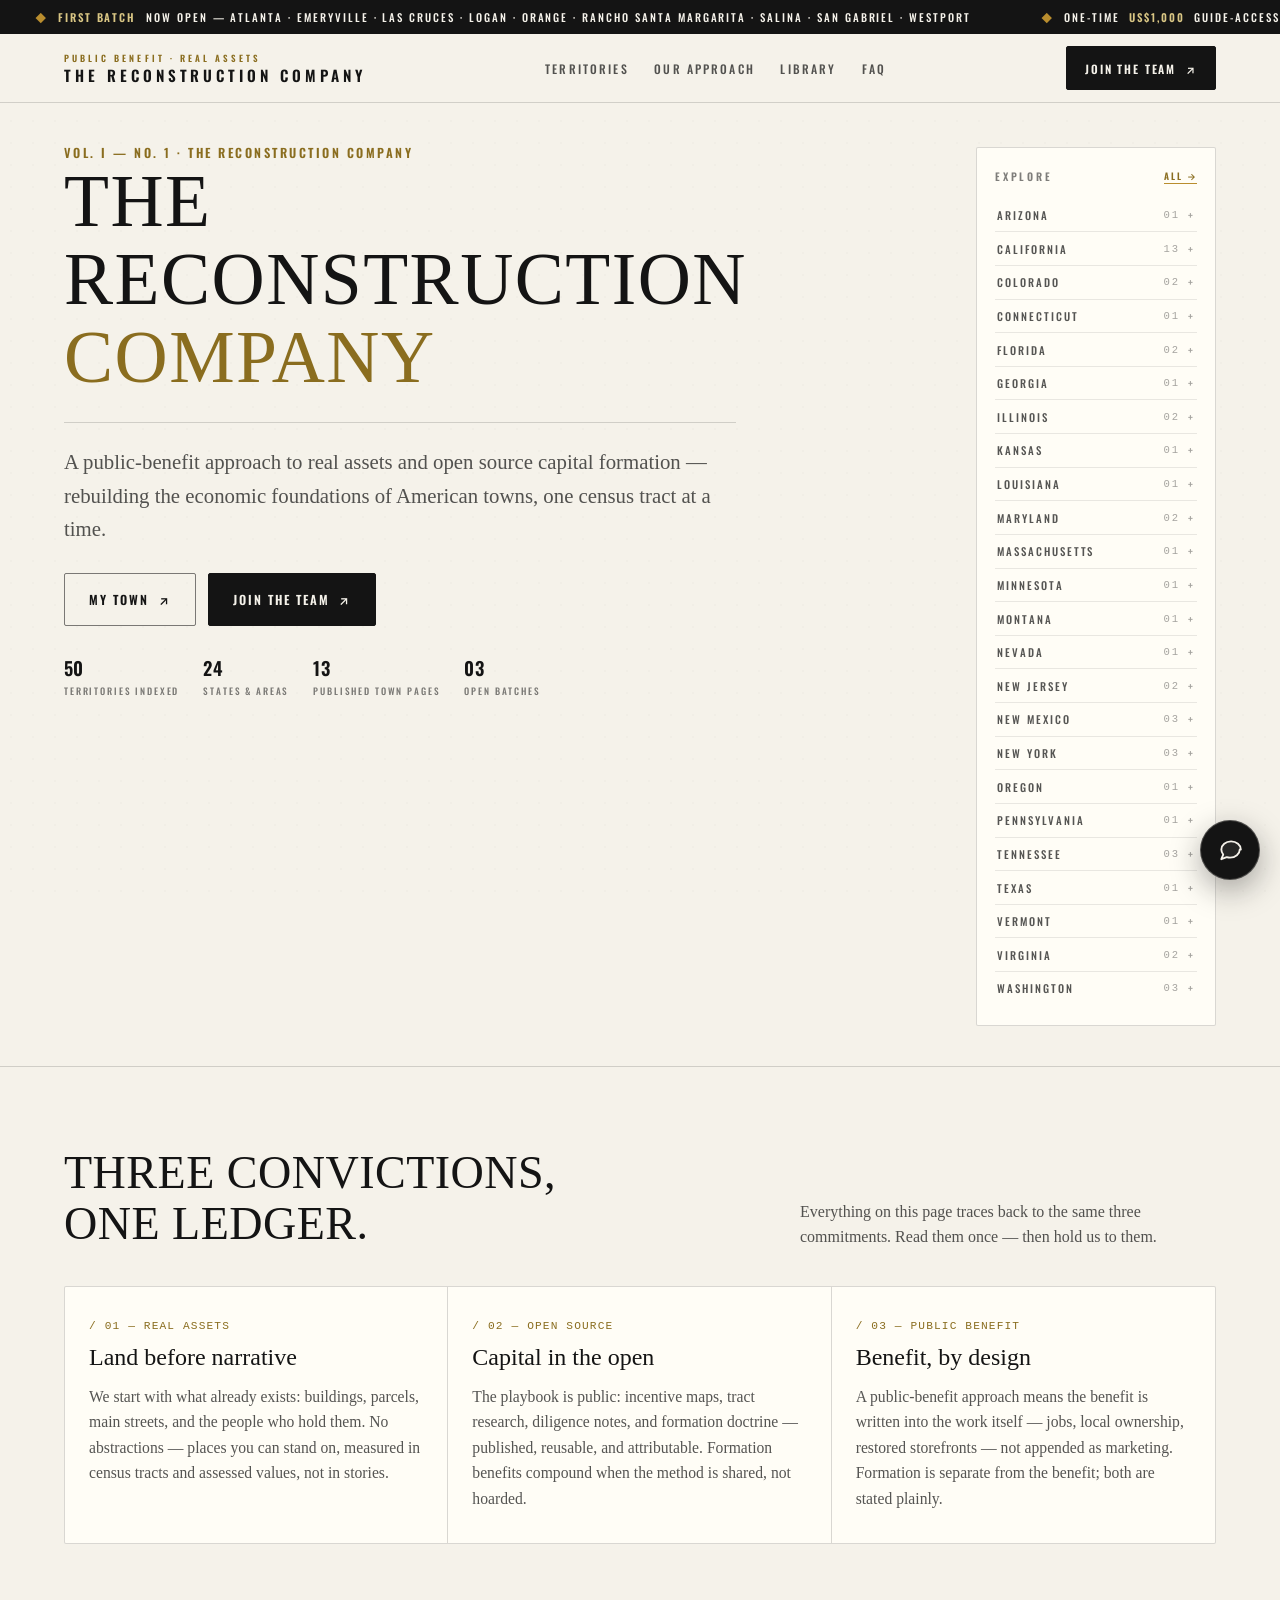
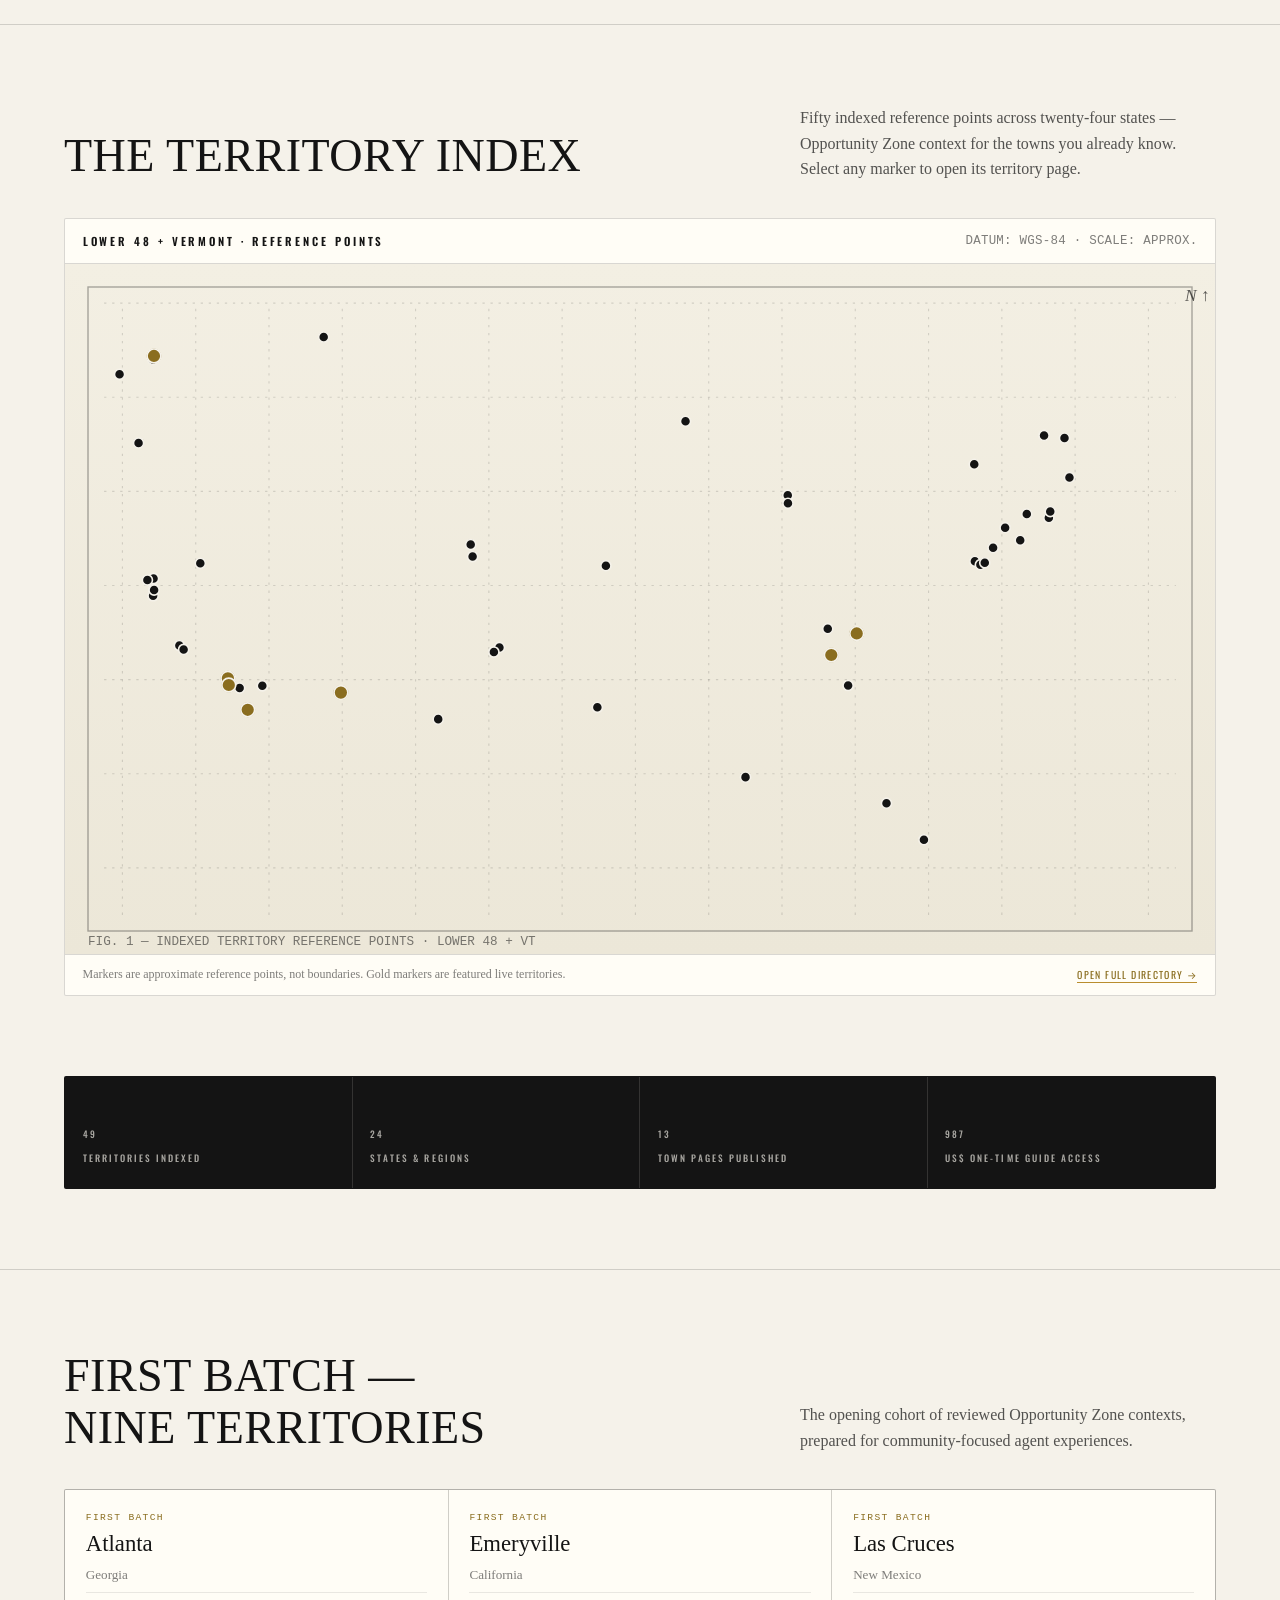
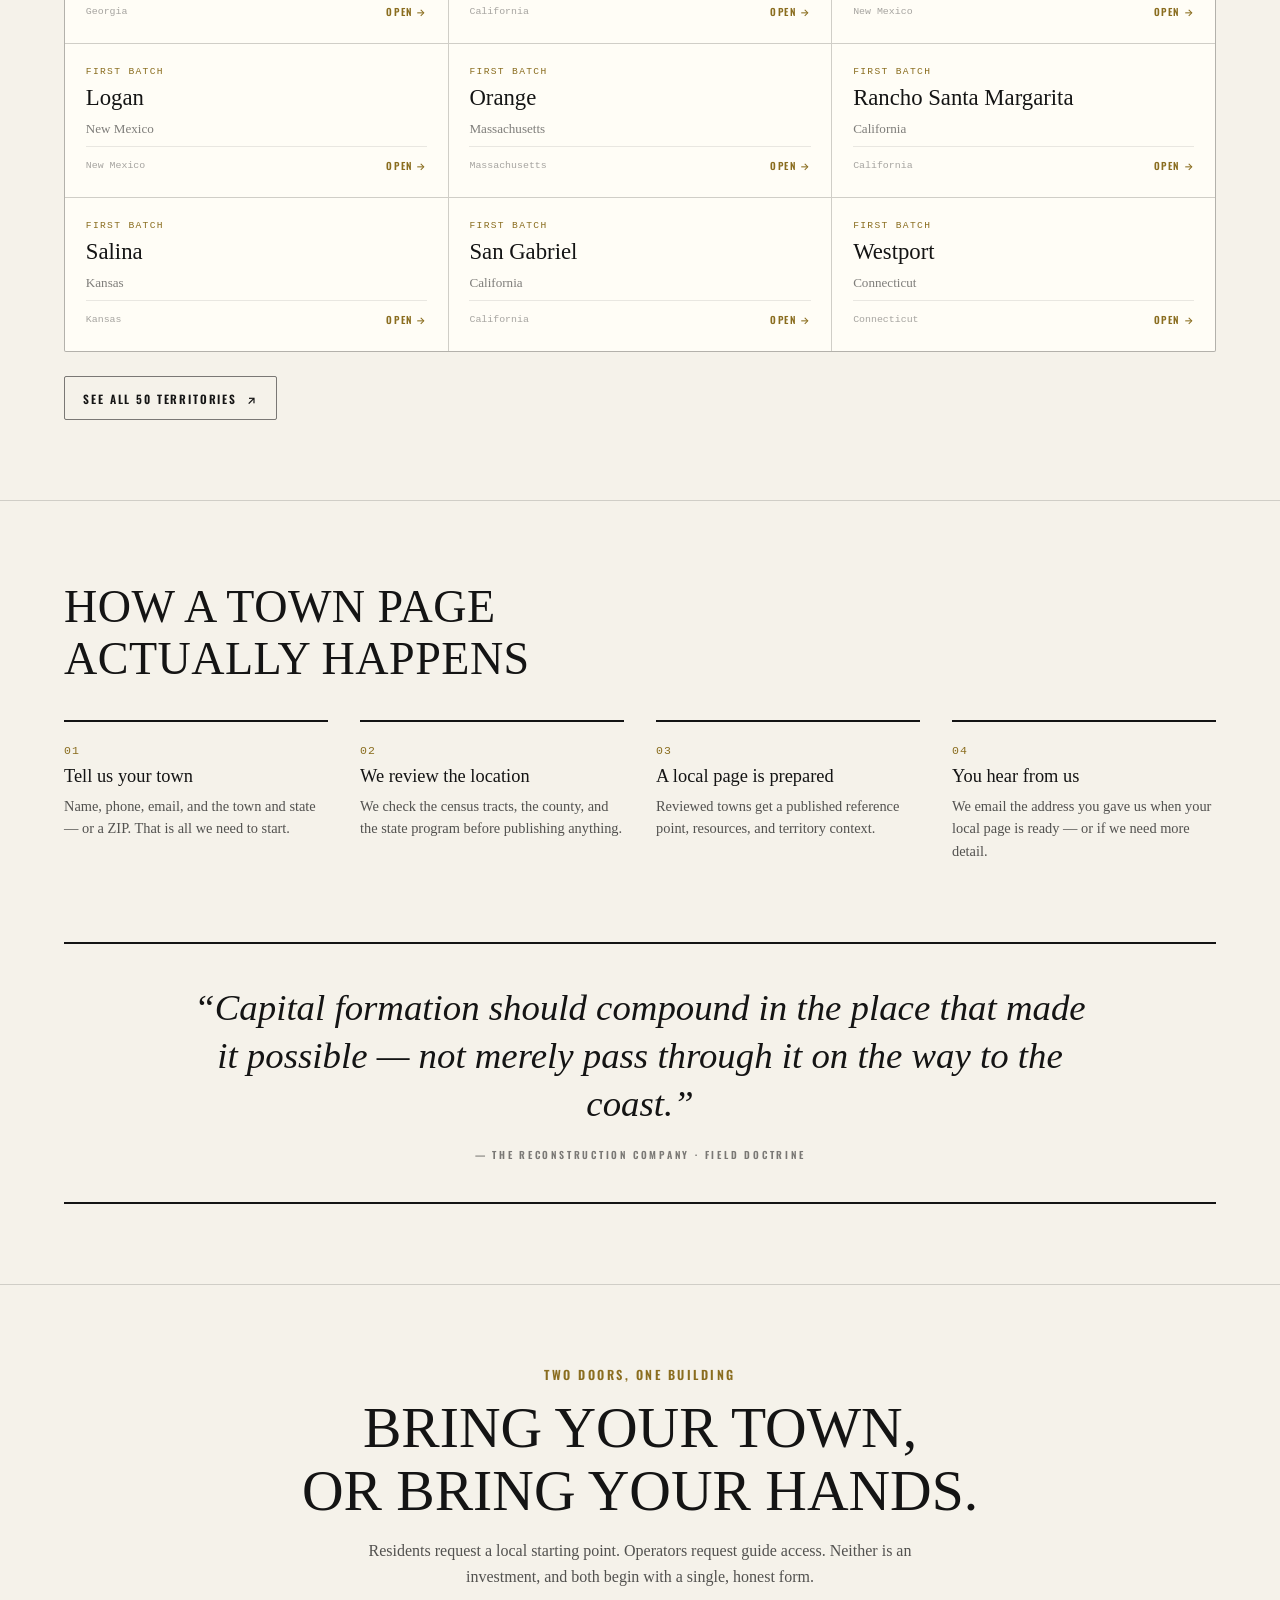
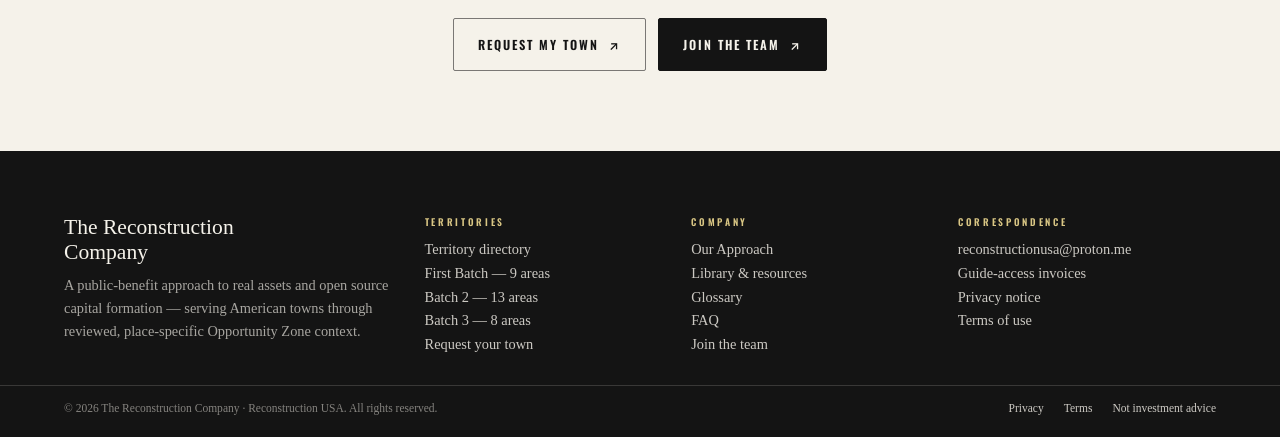
==== index.html @ fcfe0a30 "The Reconstruction Company — site + admin console Multi-page static site with territory directory, t" ====
<!doctype html>
<html lang="en">
<head>
<meta charset="utf-8">
<meta name="viewport" content="width=device-width, initial-scale=1.0">
<title>The Reconstruction Company — A public-benefit approach to real assets and open source capital formation</title>
<meta name="description" content="The Reconstruction Company: a public-benefit approach to real assets and open source capital formation. Explore 50 indexed territories, request your town, and join the team.">
<link rel="canonical" href="https://reconstructionjob-earl-lee-s-projects.vercel.app/">
<meta property="og:type" content="website">
<meta property="og:site_name" content="The Reconstruction Company">
<meta property="og:title" content="The Reconstruction Company — A public-benefit approach to real assets and open source capital formation">
<meta property="og:description" content="The Reconstruction Company: a public-benefit approach to real assets and open source capital formation. Explore 50 indexed territories, request your town, and join the team.">
<meta property="og:url" content="https://reconstructionjob-earl-lee-s-projects.vercel.app/">
<meta property="og:image" content="https://reconstructionjob-earl-lee-s-projects.vercel.app/assets/img/og.jpg">
<meta property="og:image:width" content="1568">
<meta property="og:image:height" content="818">
<meta name="twitter:image" content="https://reconstructionjob-earl-lee-s-projects.vercel.app/assets/img/og.jpg">
<meta name="twitter:card" content="summary">
<meta name="twitter:title" content="The Reconstruction Company — A public-benefit approach to real assets and open source capital formation">
<meta name="twitter:description" content="The Reconstruction Company: a public-benefit approach to real assets and open source capital formation. Explore 50 indexed territories, request your town, and join the team.">
<link rel="icon" href="favicon.svg" type="image/svg+xml">
<meta name="theme-color" content="#f5f2ea">
<link rel="preconnect" href="https://fonts.googleapis.com">
<link rel="preconnect" href="https://fonts.gstatic.com" crossorigin>
<link href="https://fonts.googleapis.com/css2?family=Oswald:wght@400;500;600&family=Inter:wght@400;500;600&display=swap" rel="stylesheet">
<link rel="stylesheet" href="assets/css/site.css">
</head>
<body>
<div class="page">

<!-- ticker -->
<div class="ticker" aria-hidden="true">
  <div class="ticker__inner">
    <span><i>◆</i> <b>First Batch</b> now open — Atlanta · Emeryville · Las Cruces · Logan · Orange · Rancho Santa Margarita · Salina · San Gabriel · Westport</span>
    <span><i>◆</i> One-time <b>US$1,000</b> guide-access invoice — a service, never an offering</span>
    <span><i>◆</i> A ZIP code is <b>not</b> an Opportunity Zone — verify every address</span>
    <span><i>◆</i> Correspondence: <b>reconstructionusa@proton.me</b></span>
  </div>
</div>

<!-- masthead -->
<header class="masthead">
  <div class="masthead__in">
    <a class="wordmark" href="index.html" aria-label="The Reconstruction Company — home">
      <small>Public Benefit · Real Assets</small>
      <b>The Reconstruction Company</b>
    </a>
    <nav aria-label="Primary">
      <ul class="nav">
        <li><a href="areas.html">Territories</a></li>
        <li><a href="approach.html">Our Approach</a></li>
        <li><a href="library.html">Library</a></li>
        <li><a href="faq.html">FAQ</a></li>
      </ul>
    </nav>
    <div class="mast-cta">
      <a class="btn btn--solid" href="join-the-team.html">Join the Team <span class="arr">↗</span></a>
      <button class="hamburger" aria-expanded="false" aria-controls="mobile-panel" aria-label="Toggle menu"><span></span><span></span><span></span></button>
    </div>
  </div>
  <div class="mobile-panel" id="mobile-panel">
    <a href="index.html">Home</a>
    <a href="areas.html">Territory Directory</a>
    <a href="approach.html">Our Approach</a>
    <a href="library.html">Library &amp; Resources</a>
    <a href="glossary.html">Glossary</a>
    <a href="faq.html">FAQ</a>
    <div class="row">
      <a class="btn btn--ghost" href="my-town.html" style="flex:1;justify-content:center">My Town</a>
      <a class="btn btn--solid" href="join-the-team.html" style="flex:1;justify-content:center">Join the Team</a>
    </div>
  </div>
</header>

<main class="page-anim">

<!-- ============ HERO ============ -->
<section class="hero">
  <div class="wrap hero__grid">
    <div>
      <p class="eyebrow eyebrow--ochre reveal">Vol. I — No. 1 · The Reconstruction Company</p>
      <h1 class="reveal" style="--d:80ms">The<br>Reconstruction<br><span class="thin">Company</span></h1>
      <div class="standfirst reveal" style="--d:160ms">
        A public-benefit approach to real assets and open source capital formation — rebuilding the economic foundations of American towns, one census tract at a time.
      </div>
      <div class="cta-row reveal" style="--d:240ms">
        <a class="btn btn--ghost btn--lg" href="my-town.html">My Town <span class="arr">↗</span></a>
        <a class="btn btn--solid btn--lg" href="join-the-team.html">Join the Team <span class="arr">↗</span></a>
      </div>
      <div class="hero__meta reveal" style="--d:320ms" aria-label="Program scope">
        <div><b>50</b><span>Territories indexed</span></div>
        <div><b>24</b><span>States &amp; areas</span></div>
        <div><b>13</b><span>Published town pages</span></div>
        <div><b>03</b><span>Open batches</span></div>
      </div>
    </div>

    <!-- explore rail -->
    <aside class="explore reveal" style="--d:200ms" aria-label="Explore by state">
      <h2>Explore <a href="areas.html">All →</a></h2>
      <div id="explore-rail"></div>
    </aside>
  </div>
</section>

<!-- ============ THESIS ============ -->
<section class="section" aria-labelledby="thesis-h">
  <div class="wrap">
    <div class="section-head reveal">
      <h2 id="thesis-h">Three convictions,<br>one ledger.</h2>
      <p>Everything on this page traces back to the same three commitments. Read them once — then hold us to them.</p>
    </div>
    <div class="thesis">
      <article class="reveal" style="--d:0ms">
        <span class="num">/ 01 — REAL ASSETS</span>
        <h3>Land before narrative</h3>
        <p>We start with what already exists: buildings, parcels, main streets, and the people who hold them. No abstractions — places you can stand on, measured in census tracts and assessed values, not in stories.</p>
      </article>
      <article class="reveal" style="--d:120ms">
        <span class="num">/ 02 — OPEN SOURCE</span>
        <h3>Capital in the open</h3>
        <p>The playbook is public: incentive maps, tract research, diligence notes, and formation doctrine — published, reusable, and attributable. Formation benefits compound when the method is shared, not hoarded.</p>
      </article>
      <article class="reveal" style="--d:240ms">
        <span class="num">/ 03 — PUBLIC BENEFIT</span>
        <h3>Benefit, by design</h3>
        <p>A public-benefit approach means the benefit is written into the work itself — jobs, local ownership, restored storefronts — not appended as marketing. Formation is separate from the benefit; both are stated plainly.</p>
      </article>
    </div>
  </div>
</section>

<!-- ============ TERRITORY MAP ============ -->
<section class="section" aria-labelledby="map-h">
  <div class="wrap">
    <div class="section-head reveal">
      <h2 id="map-h">The Territory Index</h2>
      <p>Fifty indexed reference points across twenty-four states — Opportunity Zone context for the towns you already know. Select any marker to open its territory page.</p>
    </div>
    <div class="map-panel reveal">
      <div class="map-panel__head">
        <h3>Lower 48 + Vermont · Reference Points</h3>
        <span class="mono" style="color:var(--ink-55)">DATUM: WGS-84 · SCALE: APPROX.</span>
      </div>
      <div class="map-wrap" id="territory-map" aria-describedby="map-note"></div>
      <div class="map-foot">
        <span id="map-note">Markers are approximate reference points, not boundaries. Gold markers are featured live territories.</span>
        <a href="areas.html">Open full directory →</a>
      </div>
    </div>
  </div>
</section>

<!-- ============ STATS ============ -->
<section class="section" style="padding-top:0;border-top:0" aria-label="Program at a glance">
  <div class="wrap">
    <div class="stats reveal">
      <div><b><span data-count="50">0</span></b><span>Territories indexed</span></div>
      <div><b><span data-count="24">0</span></b><span>States &amp; regions</span></div>
      <div><b><span data-count="13">0</span></b><span>Town pages published</span></div>
      <div><b><span data-count="1000" data-suffix="">0</span></b><span>US$ one-time guide access</span></div>
    </div>
  </div>
</section>

<!-- ============ FIRST BATCH ============ -->
<section class="section" aria-labelledby="batch-h">
  <div class="wrap">
    <div class="section-head reveal">
      <h2 id="batch-h">First Batch —<br>nine territories</h2>
      <p>The opening cohort of reviewed Opportunity Zone contexts, prepared for community-focused agent experiences.</p>
    </div>
    <div class="cards reveal" id="first-batch-grid"></div>
    <p style="margin-top:1.5rem"><a class="btn btn--ghost" href="areas.html">See all 50 territories <span class="arr">↗</span></a></p>
  </div>
</section>

<!-- ============ HOW IT WORKS ============ -->
<section class="section" aria-labelledby="how-h">
  <div class="wrap">
    <div class="section-head reveal">
      <h2 id="how-h">How a town page<br>actually happens</h2>
    </div>
    <div class="steps">
      <div class="step reveal" style="--d:0ms"><h3>Tell us your town</h3><p>Name, phone, email, and the town and state — or a ZIP. That is all we need to start.</p></div>
      <div class="step reveal" style="--d:100ms"><h3>We review the location</h3><p>We check the census tracts, the county, and the state program before publishing anything.</p></div>
      <div class="step reveal" style="--d:200ms"><h3>A local page is prepared</h3><p>Reviewed towns get a published reference point, resources, and territory context.</p></div>
      <div class="step reveal" style="--d:300ms"><h3>You hear from us</h3><p>We email the address you gave us when your local page is ready — or if we need more detail.</p></div>
    </div>
  </div>
</section>

<!-- ============ PULL QUOTE ============ -->
<section class="section" style="padding-top:0;border-top:0">
  <div class="wrap">
    <figure class="pull reveal">
      <blockquote>“Capital formation should compound in the place that made it possible — not merely pass through it on the way to the coast.”</blockquote>
      <cite>— The Reconstruction Company · Field Doctrine</cite>
    </figure>
  </div>
</section>

<!-- ============ FINAL CTA ============ -->
<section class="section" aria-labelledby="cta-h">
  <div class="wrap" style="text-align:center">
    <p class="eyebrow eyebrow--ochre reveal">Two doors, one building</p>
    <h2 id="cta-h" class="reveal" style="--d:80ms;font-weight:400;text-transform:uppercase;font-size:clamp(1.8rem,5vw,3.6rem);line-height:1.1;margin:.75rem auto 1rem;max-width:52rem">Bring your town,<br>or bring your hands.</h2>
    <p class="reveal" style="--d:160ms;color:var(--ink-70);max-width:38rem;margin:0 auto 1.5rem;line-height:1.6">Residents request a local starting point. Operators request guide access. Neither is an investment, and both begin with a single, honest form.</p>
    <div class="cta-row reveal" style="--d:240ms;justify-content:center">
      <a class="btn btn--ghost btn--lg" href="my-town.html">Request My Town <span class="arr">↗</span></a>
      <a class="btn btn--solid btn--lg" href="join-the-team.html">Join the Team <span class="arr">↗</span></a>
    </div>
  </div>
</section>

</main>

<!-- ============ COLOPHON ============ -->
<footer class="colophon">
  <div class="colophon__top">
    <div>
      <div class="big">The Reconstruction<br>Company</div>
      <p class="mission">A public-benefit approach to real assets and open source capital formation — serving American towns through reviewed, place-specific Opportunity Zone context.</p>
    </div>
    <div>
      <h4>Territories</h4>
      <ul>
        <li><a href="areas.html">Territory directory</a></li>
        <li><a href="areas.html#first-batch">First Batch — 9 areas</a></li>
        <li><a href="areas.html#batch-2">Batch 2 — 13 areas</a></li>
        <li><a href="areas.html#batch-3">Batch 3 — 8 areas</a></li>
        <li><a href="my-town.html">Request your town</a></li>
      </ul>
    </div>
    <div>
      <h4>Company</h4>
      <ul>
        <li><a href="approach.html">Our Approach</a></li>
        <li><a href="library.html">Library &amp; resources</a></li>
        <li><a href="glossary.html">Glossary</a></li>
        <li><a href="faq.html">FAQ</a></li>
        <li><a href="join-the-team.html">Join the team</a></li>
      </ul>
    </div>
    <div>
      <h4>Correspondence</h4>
      <ul>
        <li><a href="mailto:reconstructionusa@proton.me">reconstructionusa@proton.me</a></li>
        <li><a href="join-the-team.html">Guide-access invoices</a></li>
        <li><a href="privacy.html">Privacy notice</a></li>
        <li><a href="terms.html">Terms of use</a></li>
      </ul>
    </div>
  </div>
  <div class="colophon__bar">
    <span>© <span data-year>2026</span> The Reconstruction Company · Reconstruction USA. All rights reserved.</span>
    <nav>
      <a href="privacy.html">Privacy</a>
      <a href="terms.html">Terms</a>
      <a href="faq.html">Not investment advice</a>
    </nav>
  </div>
</footer>

</div>
<script src="assets/js/data.js"></script>
<script src="assets/js/site.js"></script>
<script src="assets/js/config.js"></script>
<script src="assets/js/forms.js"></script>
<script src="assets/js/announce.js"></script>
<script src="assets/js/chat.js"></script>
</body>
</html>
---- assets/css/site.css ----
/* ============================================================
   THE RECONSTRUCTION COMPANY — Design System
   Editorial broadsheet · public-benefit real assets
   Palette: warm paper, ink, ochre. Hairlines, not shadows.
   ============================================================ */

:root{
  --paper:#f5f2ea;
  --panel:#fffdf6;
  --panel-2:#efece1;
  --ink:#141414;
  --ink-70:rgba(20,20,20,.72);
  --ink-55:rgba(20,20,20,.55);
  --ink-38:rgba(20,20,20,.38);
  --hair:rgba(20,20,20,.16);
  --hair-soft:rgba(20,20,20,.09);
  --ochre:#b98d2e;
  --ochre-soft:#d9c684;
  --ochre-deep:#8a6d1f;
  --ok:#2f5d3a;
  --serif:Georgia,'Times New Roman',Times,serif;
  --sans:'Oswald','Inter',ui-sans-serif,system-ui,sans-serif;
  --body:'Inter',ui-sans-serif,system-ui,sans-serif;
  --mono:ui-monospace,SFMono-Regular,Menlo,Consolas,monospace;
  --ease:cubic-bezier(.22,1,.36,1);
  --maxw:80rem;
}
*{box-sizing:border-box;margin:0;padding:0}
html{scroll-behavior:smooth}
body{
  background:var(--paper);
  color:var(--ink);
  font-family:var(--serif);
  -webkit-font-smoothing:antialiased;
  text-rendering:optimizeLegibility;
  overflow-x:hidden;
}
::selection{background:var(--ink);color:var(--paper)}
img,svg{max-width:100%}
a{color:inherit}
:focus-visible{outline:2px solid var(--ink);outline-offset:3px;border-radius:2px}

/* ---------- paper grain & frame ---------- */
body::before{
  content:"";position:fixed;inset:0;pointer-events:none;z-index:0;opacity:.5;
  background-image:radial-gradient(rgba(20,20,20,.028) 1px,transparent 1px);
  background-size:22px 22px;
}
.page{position:relative;z-index:1}

/* ---------- type helpers ---------- */
.eyebrow{font-family:var(--sans);font-weight:600;text-transform:uppercase;letter-spacing:.2em;font-size:.72rem;color:var(--ink-55)}
@media(min-width:640px){.eyebrow{font-size:.78rem}}
.eyebrow--ochre{color:var(--ochre-deep)}
.mono{font-family:var(--mono);font-size:.78rem;letter-spacing:.02em}
.serif-it{font-style:italic}

/* ---------- layout shell ---------- */
.wrap{max-width:var(--maxw);margin:0 auto;padding:0 1.25rem}
@media(min-width:640px){.wrap{padding:0 2.5rem}}
@media(min-width:1100px){.wrap{padding:0 4rem}}
.rule{border:0;border-top:1px solid var(--hair)}
.rule--thick{border:0;border-top:2px solid var(--ink)}

/* ---------- ticker ---------- */
.ticker{background:var(--ink);color:var(--paper);overflow:hidden;white-space:nowrap;height:2.15rem;display:flex;align-items:center}
.ticker__inner{display:inline-flex;gap:0;animation:tick 46s linear infinite;will-change:transform}
.ticker span{font-family:var(--sans);font-weight:500;font-size:.68rem;letter-spacing:.18em;text-transform:uppercase;padding:0 2.2rem;display:inline-flex;align-items:center;gap:.6rem}
.ticker b{color:var(--ochre-soft);font-weight:600}
.ticker i{color:var(--ochre);font-style:normal}
@keyframes tick{from{transform:translateX(0)}to{transform:translateX(-50%)}}

/* ---------- masthead / header ---------- */
.masthead{position:sticky;top:0;z-index:60;background:rgba(245,242,234,.92);backdrop-filter:blur(10px);-webkit-backdrop-filter:blur(10px);border-bottom:1px solid var(--hair)}
.masthead__in{max-width:var(--maxw);margin:0 auto;padding:.65rem 1.25rem;display:flex;align-items:center;justify-content:space-between;gap:1rem}
@media(min-width:640px){.masthead__in{padding:.7rem 2.5rem}}
@media(min-width:1100px){.masthead__in{padding:.75rem 4rem}}
.wordmark{text-decoration:none;display:flex;flex-direction:column;line-height:1;gap:.32rem}
.wordmark small{font-family:var(--sans);font-weight:600;font-size:.56rem;letter-spacing:.34em;text-transform:uppercase;color:var(--ochre-deep)}
.wordmark b{font-family:var(--sans);font-weight:600;font-size:.82rem;letter-spacing:.22em;text-transform:uppercase}
@media(min-width:640px){.wordmark b{font-size:.95rem;letter-spacing:.26em}}
.nav{display:none;align-items:center;gap:1.6rem;list-style:none}
@media(min-width:960px){.nav{display:flex}}
.nav a{font-family:var(--sans);font-weight:500;font-size:.74rem;letter-spacing:.18em;text-transform:uppercase;text-decoration:none;color:var(--ink-70);position:relative;padding:.3rem 0}
.nav a::after{content:"";position:absolute;left:0;bottom:-2px;height:2px;width:0;background:var(--ink);transition:width .38s var(--ease)}
.nav a:hover{color:var(--ink)}
.nav a:hover::after{width:100%}
.nav a[aria-current="page"]{color:var(--ink)}
.nav a[aria-current="page"]::after{width:100%;background:var(--ochre)}
.mast-cta{display:flex;align-items:center;gap:.6rem}
.btn{display:inline-flex;align-items:center;gap:.6rem;font-family:var(--sans);font-weight:600;text-transform:uppercase;letter-spacing:.16em;font-size:.72rem;text-decoration:none;border:1px solid transparent;padding:.78rem 1.15rem;cursor:pointer;transition:background .25s var(--ease),color .25s var(--ease),transform .25s var(--ease),border-color .25s var(--ease);border-radius:2px;white-space:nowrap}
.btn:active{transform:scale(.97)}
.btn--solid{background:var(--ink);color:var(--paper);border-color:var(--ink)}
.btn--solid:hover{background:#2b2b2b}
.btn--ghost{background:transparent;color:var(--ink);border-color:rgba(20,20,20,.55)}
.btn--ghost:hover{background:var(--ink);color:var(--paper)}
.btn--lg{padding:1rem 1.5rem;font-size:.78rem}
.btn .arr{transition:transform .3s var(--ease)}
.btn:hover .arr{transform:translate(3px,-3px)}
.hamburger{display:flex;flex-direction:column;gap:5px;background:none;border:1px solid var(--hair);border-radius:2px;padding:.6rem .55rem;cursor:pointer}
@media(min-width:960px){.hamburger{display:none}}
.hamburger span{display:block;width:20px;height:2px;background:var(--ink);transition:transform .3s var(--ease),opacity .3s}
.hamburger[aria-expanded="true"] span:nth-child(1){transform:translateY(7px) rotate(45deg)}
.hamburger[aria-expanded="true"] span:nth-child(2){opacity:0}
.hamburger[aria-expanded="true"] span:nth-child(3){transform:translateY(-7px) rotate(-45deg)}
.mobile-panel{display:none;border-bottom:1px solid var(--hair);background:var(--paper);padding:1rem 1.25rem 1.5rem}
.mobile-panel.open{display:block;animation:panelIn .35s var(--ease)}
@keyframes panelIn{from{opacity:0;transform:translateY(-8px)}to{opacity:1;transform:none}}
.mobile-panel a:not(.btn){display:block;padding:.85rem .2rem;border-bottom:1px solid var(--hair-soft);text-decoration:none;font-family:var(--sans);font-weight:500;letter-spacing:.16em;text-transform:uppercase;font-size:.8rem;color:var(--ink-70)}
.mobile-panel a:not(.btn):hover{color:var(--ink)}
.mobile-panel .row{display:flex;gap:.6rem;margin-top:1rem}

/* ---------- hero ---------- */
.hero{padding:2.5rem 0 0}
@media(min-width:1024px){.hero{padding-top:1.5rem}}
.hero__grid{display:grid;gap:2.5rem;padding-block:1.25rem 2.5rem}
@media(min-width:1024px){.hero__grid{grid-template-columns:minmax(0,1fr) 15rem;gap:4rem;align-items:start;padding-top:1rem}}
.hero h1{font-family:var(--serif);font-weight:400;text-transform:uppercase;letter-spacing:.02em;line-height:1.06;font-size:clamp(1.95rem,8.6vw,4.6rem);text-wrap:balance;max-width:60rem;overflow-wrap:anywhere}
.hero h1 .thin{color:var(--ochre-deep)}
.standfirst{margin-top:1.6rem;padding-top:1.4rem;border-top:1px solid var(--hair);max-width:42rem;font-size:1.12rem;line-height:1.6;color:var(--ink-70)}
@media(min-width:640px){.standfirst{font-size:1.3rem}}
.cta-row{display:flex;flex-wrap:wrap;gap:.75rem;margin-top:1.75rem}
.hero__meta{display:flex;gap:1.5rem;flex-wrap:wrap;margin-top:1.75rem}
.hero__meta div{display:flex;flex-direction:column;gap:.15rem}
.hero__meta b{font-family:var(--sans);font-weight:600;font-size:1.15rem;letter-spacing:.02em}
.hero__meta span{font-family:var(--sans);font-weight:500;font-size:.58rem;letter-spacing:.2em;text-transform:uppercase;color:var(--ink-55)}

/* explore rail */
.explore{border:1px solid var(--hair);background:var(--panel);border-radius:2px;padding:1.25rem 1.1rem;align-self:start}
@media(min-width:1024px){.explore{margin-top:.25rem}}
.explore h2{font-family:var(--sans);font-weight:600;font-size:.66rem;letter-spacing:.28em;text-transform:uppercase;color:var(--ink-55);margin-bottom:.9rem;display:flex;justify-content:space-between;align-items:center}
.explore h2 a{font-size:.58rem;letter-spacing:.2em;color:var(--ochre-deep);text-decoration:none;border-bottom:1px solid var(--ochre)}
.explore h2 a:hover{color:var(--ink)}
.state-item{border-bottom:1px solid var(--hair-soft)}
.state-item:last-child{border-bottom:0}
.state-item summary{list-style:none;display:flex;justify-content:space-between;align-items:center;gap:.5rem;cursor:pointer;padding:.52rem .15rem;font-family:var(--sans);font-weight:500;font-size:.68rem;letter-spacing:.18em;text-transform:uppercase;color:var(--ink-70);transition:color .2s}
.state-item summary::-webkit-details-marker{display:none}
.state-item summary:hover{color:var(--ink)}
.state-item summary .n{font-family:var(--mono);font-size:.66rem;color:var(--ink-38)}
.state-item summary .chev{transition:transform .3s var(--ease);font-style:normal;font-size:.7rem;color:var(--ink-38)}
.state-item[open] summary .chev{transform:rotate(45deg);color:var(--ochre-deep)}
.state-item__body{padding:.15rem .15rem .6rem .6rem;display:flex;flex-direction:column;gap:.3rem;border-left:2px solid var(--ochre-soft);margin:.1rem 0 .4rem .2rem}
.state-item__body a{font-size:.86rem;text-decoration:none;color:var(--ink-70);display:flex;justify-content:space-between;gap:.5rem;padding:.16rem .2rem;border-radius:2px}
.state-item__body a small{font-family:var(--mono);font-size:.62rem;color:var(--ink-38)}
.state-item__body a:hover{background:var(--panel-2);color:var(--ink)}

/* ---------- sections ---------- */
.section{padding:3.5rem 0;border-top:1px solid var(--hair)}
@media(min-width:1024px){.section{padding:5rem 0}}
.section-head{display:flex;justify-content:space-between;align-items:end;gap:2rem;margin-bottom:2.25rem;flex-wrap:wrap}
.section-head h2{font-weight:400;font-size:clamp(1.7rem,3.6vw,2.9rem);line-height:1.12;letter-spacing:.01em;max-width:46rem;text-transform:uppercase;font-family:var(--serif)}
.section-head p{max-width:26rem;color:var(--ink-70);line-height:1.6}

/* thesis columns */
.thesis{display:grid;gap:0;border:1px solid var(--hair);background:var(--panel);border-radius:2px;overflow:hidden}
@media(min-width:900px){.thesis{grid-template-columns:repeat(3,1fr)}}
.thesis article{padding:1.75rem 1.5rem 2rem;border-bottom:1px solid var(--hair);position:relative}
@media(min-width:900px){.thesis article{border-bottom:0;border-right:1px solid var(--hair)}.thesis article:last-child{border-right:0}}
.thesis .num{font-family:var(--mono);font-size:.7rem;color:var(--ochre-deep);letter-spacing:.1em}
.thesis h3{font-family:var(--serif);font-weight:400;font-size:1.5rem;margin:.7rem 0 .8rem}
.thesis p{color:var(--ink-70);line-height:1.62;font-size:.98rem}

/* stat strip */
.stats{display:grid;grid-template-columns:repeat(2,1fr);border:1px solid var(--hair);border-radius:2px;overflow:hidden;background:var(--ink);color:var(--paper)}
@media(min-width:900px){.stats{grid-template-columns:repeat(4,1fr)}}
.stats div{padding:1.4rem 1.1rem;border-right:1px solid rgba(245,242,234,.14)}
.stats div:last-child{border-right:0}
.stats b{display:block;font-family:var(--serif);font-weight:400;font-size:clamp(1.7rem,4vw,2.6rem);letter-spacing:-.01em}
.stats span{font-family:var(--sans);font-weight:500;font-size:.58rem;letter-spacing:.22em;text-transform:uppercase;color:rgba(245,242,234,.66)}

/* map */
.map-panel{border:1px solid var(--hair);background:var(--panel);border-radius:2px;overflow:hidden}
.map-panel__head{display:flex;justify-content:space-between;gap:1rem;align-items:center;padding:.9rem 1.1rem;border-bottom:1px solid var(--hair);flex-wrap:wrap}
.map-panel__head h3{font-family:var(--sans);font-weight:600;font-size:.7rem;letter-spacing:.26em;text-transform:uppercase}
.map-wrap{position:relative;background:linear-gradient(180deg,#f3efe3,#ece7d8)}
.map-wrap svg{display:block;width:100%;height:auto}
.map-dot{cursor:pointer}
.map-dot:focus-visible{outline:none}
.map-dot circle.core{fill:var(--ink);stroke:var(--paper);stroke-width:1.4}
.map-dot.featured circle.core{fill:var(--ochre-deep)}
.map-dot:hover circle.core,.map-dot:focus circle.core{fill:var(--ochre)}
.map-pulse{fill:none;stroke:var(--ochre-deep);stroke-width:1;opacity:.7;animation:pulse 2.6s var(--ease) infinite}
@keyframes pulse{0%{r:5;opacity:.75}80%{r:16;opacity:0}100%{opacity:0}}
.map-tip{position:absolute;pointer-events:none;background:var(--ink);color:var(--paper);font-family:var(--sans);font-size:.62rem;letter-spacing:.08em;text-transform:uppercase;padding:.4rem .55rem;border-radius:2px;transform:translate(-50%,-140%);opacity:0;transition:opacity .2s;white-space:nowrap;z-index:5}
.map-foot{display:flex;justify-content:space-between;gap:1rem;padding:.75rem 1.1rem;border-top:1px solid var(--hair);flex-wrap:wrap;font-size:.75rem;color:var(--ink-55)}
.map-foot a{font-family:var(--sans);font-size:.62rem;letter-spacing:.14em;text-transform:uppercase;text-decoration:none;color:var(--ochre-deep);border-bottom:1px solid var(--ochre)}

/* batch cards */
.cards{display:grid;gap:1px;background:var(--hair);border:1px solid var(--hair);border-radius:2px;overflow:hidden}
@media(min-width:640px){.cards{grid-template-columns:repeat(2,1fr)}}
@media(min-width:1024px){.cards{grid-template-columns:repeat(3,1fr)}}
.tcard{background:var(--panel);padding:1.35rem 1.3rem 1.5rem;text-decoration:none;display:flex;flex-direction:column;gap:.5rem;position:relative;transition:background .3s var(--ease)}
.tcard:hover{background:#fff}
.tcard .batch{font-family:var(--mono);font-size:.6rem;letter-spacing:.14em;text-transform:uppercase;color:var(--ochre-deep)}
.tcard h3{font-family:var(--serif);font-weight:400;font-size:1.42rem;line-height:1.15}
.tcard p{font-size:.82rem;color:var(--ink-55);line-height:1.45}
.tcard .foot{margin-top:auto;display:flex;justify-content:space-between;align-items:center;border-top:1px solid var(--hair-soft);padding-top:.7rem;font-family:var(--mono);font-size:.62rem;color:var(--ink-38)}
.tcard .foot i{font-style:normal;color:var(--ochre-deep);font-family:var(--sans);font-weight:600;letter-spacing:.16em;text-transform:uppercase}

/* steps */
.steps{display:grid;gap:1.5rem;counter-reset:step}
@media(min-width:900px){.steps{grid-template-columns:repeat(4,1fr);gap:2rem}}
.step{border-top:2px solid var(--ink);padding-top:1.1rem}
.step::before{counter-increment:step;content:"0" counter(step);font-family:var(--mono);font-size:.72rem;color:var(--ochre-deep);letter-spacing:.1em}
.step h3{font-family:var(--serif);font-weight:400;font-size:1.15rem;margin:.5rem 0}
.step p{font-size:.9rem;color:var(--ink-70);line-height:1.55}

/* pull quote */
.pull{border-top:2px solid var(--ink);border-bottom:2px solid var(--ink);padding:2.5rem 0;text-align:center}
.pull blockquote{font-family:var(--serif);font-size:clamp(1.4rem,3.4vw,2.3rem);line-height:1.3;font-style:italic;max-width:56rem;margin:0 auto}
.pull cite{display:block;margin-top:1.2rem;font-family:var(--sans);font-style:normal;font-weight:600;font-size:.62rem;letter-spacing:.28em;text-transform:uppercase;color:var(--ink-55)}

/* ---------- forms ---------- */
.form-grid{display:grid;gap:2rem}
@media(min-width:1024px){.form-grid{grid-template-columns:minmax(0,1fr) minmax(0,1.05fr);gap:4rem}}
.panel{background:var(--panel);border:1px solid var(--hair);border-radius:2px;padding:1.6rem;position:relative}
@media(min-width:640px){.panel{padding:2rem}}
.field{display:flex;flex-direction:column;gap:.4rem;margin-bottom:1.1rem}
.field label{font-family:var(--sans);font-weight:600;font-size:.62rem;letter-spacing:.2em;text-transform:uppercase;color:var(--ink-70)}
.field label small{font-weight:500;color:var(--ink-38);letter-spacing:.1em}
.field input,.field select,.field textarea{font-family:var(--serif);font-size:1rem;padding:.72rem .8rem;border:1px solid var(--hair);background:#fff;border-radius:2px;color:var(--ink);transition:border-color .2s,box-shadow .2s}
.field input:focus,.field select:focus,.field textarea:focus{border-color:var(--ink);outline:none;box-shadow:0 0 0 3px rgba(185,141,46,.25)}
.field .hint{font-size:.78rem;color:var(--ink-55)}
.field .err{display:none;font-family:var(--body);font-size:.78rem;color:#8a2f1d}
.field.invalid input,.field.invalid select{border-color:#8a2f1d;background:#fdf6ee}
.field.invalid .err{display:block}
.check{display:flex;gap:.65rem;align-items:flex-start;margin:.9rem 0;font-size:.88rem;color:var(--ink-70);line-height:1.5}
.check input{margin-top:.2rem;accent-color:var(--ink);width:1.05rem;height:1.05rem}
.hp{position:absolute;left:-9999px;opacity:0;height:0;overflow:hidden}
.form-note{font-size:.8rem;color:var(--ink-55);line-height:1.55;margin-top:.9rem;border-top:1px solid var(--hair-soft);padding-top:.8rem}
.submit-btn[disabled]{opacity:.55;cursor:wait}
.form-success{display:none;border:1px solid var(--ok);background:#f3f7ef;border-radius:2px;padding:1.75rem;text-align:center}
.form-success.show{display:block;animation:panelIn .5s var(--ease)}
.form-success h3{font-family:var(--serif);font-weight:400;font-size:1.6rem;margin:.6rem 0}
.ref-id{display:inline-block;margin-top:.7rem;font-family:var(--mono);background:var(--ink);color:var(--paper);padding:.35rem .8rem;border-radius:2px;letter-spacing:.1em}

/* price card */
.price{border:1.5px solid var(--ink);border-radius:2px;background:var(--panel);overflow:hidden}
.price__head{background:var(--ink);color:var(--paper);padding:1.1rem 1.5rem;display:flex;justify-content:space-between;align-items:baseline;gap:1rem;flex-wrap:wrap}
.price__head small{font-family:var(--sans);font-weight:500;font-size:.58rem;letter-spacing:.28em;text-transform:uppercase;color:rgba(245,242,234,.7)}
.price__head b{font-family:var(--serif);font-weight:400;font-size:2rem;letter-spacing:-.02em}
.price__body{padding:1.4rem 1.5rem}
.price__body ul{list-style:none;display:flex;flex-direction:column;gap:.6rem;font-size:.92rem;color:var(--ink-70)}
.price__body li{display:flex;gap:.55rem;line-height:1.5}
.price__body li::before{content:"→";color:var(--ochre-deep)}

/* ---------- accordion ---------- */
.acc{border:1px solid var(--hair);border-radius:2px;overflow:hidden;background:var(--panel)}
.acc-item{border-bottom:1px solid var(--hair)}
.acc-item:last-child{border-bottom:0}
.acc-btn{width:100%;display:flex;justify-content:space-between;align-items:center;gap:1.25rem;text-align:left;background:none;border:0;padding:1.15rem 1.3rem;cursor:pointer;font-family:var(--serif);font-size:1.06rem;color:var(--ink)}
.acc-btn small{font-family:var(--mono);font-size:.62rem;color:var(--ochre-deep)}
.acc-btn .ic{flex:none;width:1.4rem;height:1.4rem;border:1px solid var(--hair);border-radius:50%;display:grid;place-items:center;font-family:var(--sans);transition:transform .35s var(--ease)}
.acc-item.open .ic{transform:rotate(45deg);background:var(--ink);color:var(--paper);border-color:var(--ink)}
.acc-panel{max-height:0;overflow:hidden;transition:max-height .42s var(--ease)}
.acc-item.open .acc-panel{max-height:32rem}
.acc-panel-in{padding:0 1.3rem 1.2rem;color:var(--ink-70);line-height:1.65;font-size:.96rem;border-top:1px dashed var(--hair);padding-top:.9rem}

/* ---------- directory ---------- */
.filters{display:flex;gap:.5rem;flex-wrap:wrap;margin:1.25rem 0}
.chip{font-family:var(--sans);font-weight:500;font-size:.64rem;letter-spacing:.16em;text-transform:uppercase;border:1px solid var(--hair);background:transparent;color:var(--ink-70);padding:.5rem .85rem;border-radius:999px;cursor:pointer;transition:all .25s}
.chip:hover{border-color:var(--ink);color:var(--ink)}
.chip[aria-pressed="true"]{background:var(--ink);color:var(--paper);border-color:var(--ink)}
.searchbar{display:flex;align-items:center;gap:.6rem;border:1px solid var(--hair);background:#fff;border-radius:2px;padding:.65rem .8rem}
.searchbar input{border:0;outline:0;background:transparent;flex:1;font-family:var(--serif);font-size:1rem}
.directory{display:grid;gap:1px;background:var(--hair);border:1px solid var(--hair);border-radius:2px;overflow:hidden}
@media(min-width:640px){.directory{grid-template-columns:repeat(2,1fr)}}
@media(min-width:1100px){.directory{grid-template-columns:repeat(3,1fr)}}
.directory .tcard{min-height:11.5rem}
.dir-count{font-family:var(--mono);font-size:.72rem;color:var(--ink-55)}
.empty{display:none;text-align:center;padding:3rem 1rem;border:1px dashed var(--hair);border-radius:2px;color:var(--ink-55)}

/* ---------- footer ---------- */
.colophon{background:var(--ink);color:rgba(245,242,234,.82);margin-top:0}
.colophon a{color:rgba(245,242,234,.82);text-decoration:none}
.colophon a:hover{color:#fff}
.colophon__top{max-width:var(--maxw);margin:0 auto;padding:3rem 1.25rem 1.5rem;display:grid;gap:2rem;border-bottom:1px solid rgba(245,242,234,.16)}
@media(min-width:900px){.colophon__top{grid-template-columns:1.4fr 1fr 1fr 1.1fr;padding:3.5rem 2.5rem 1.75rem}}
@media(min-width:1100px){.colophon__top{padding:4rem 4rem 2rem}}
.colophon h4{font-family:var(--sans);font-weight:600;font-size:.6rem;letter-spacing:.28em;text-transform:uppercase;color:var(--ochre-soft);margin-bottom:.8rem}
.colophon ul{list-style:none;display:flex;flex-direction:column;gap:.42rem;font-size:.9rem}
.colophon .big{font-family:var(--serif);font-size:1.35rem;color:var(--paper)}
.colophon .mission{font-size:.9rem;line-height:1.6;margin-top:.6rem;max-width:24rem;color:rgba(245,242,234,.66)}
.colophon__bar{max-width:var(--maxw);margin:0 auto;padding:1rem 1.25rem 1.4rem;display:flex;justify-content:space-between;gap:1rem;flex-wrap:wrap;font-size:.72rem;color:rgba(245,242,234,.5)}
@media(min-width:900px){.colophon__bar{padding:1rem 2.5rem 1.4rem}}
@media(min-width:1100px){.colophon__bar{padding:1rem 4rem 1.4rem}}
.colophon__bar nav{display:flex;gap:1.25rem;flex-wrap:wrap}

/* ---------- page intro (subpages) ---------- */
.page-hero{padding:2.5rem 0 2rem;border-bottom:1px solid var(--hair)}
.page-hero h1{font-family:var(--serif);font-weight:400;text-transform:uppercase;font-size:clamp(2.2rem,6.4vw,4.2rem);line-height:1.02;letter-spacing:.01em}
.page-hero .lede{margin-top:1.25rem;font-size:1.12rem;line-height:1.6;color:var(--ink-70);max-width:42rem}
.crumbs{display:flex;gap:.5rem;font-family:var(--sans);font-weight:500;font-size:.62rem;letter-spacing:.2em;text-transform:uppercase;color:var(--ink-55);margin-bottom:1.25rem}
.crumbs a{text-decoration:none;color:inherit;border-bottom:1px solid transparent}
.crumbs a:hover{color:var(--ink);border-color:var(--ochre)}

/* badge */
.badge{display:inline-flex;align-items:center;gap:.45rem;font-family:var(--sans);font-weight:600;font-size:.58rem;letter-spacing:.24em;text-transform:uppercase;color:var(--ochre-deep);border:1px solid var(--ochre-soft);background:#faf6e9;padding:.3rem .6rem;border-radius:999px}
.badge i{width:.42rem;height:.42rem;border-radius:50%;background:var(--ochre);display:inline-block;animation:blink 1.6s infinite}
@keyframes blink{50%{opacity:.25}}

/* resource list (library) */
.resrc{display:flex;flex-direction:column;border:1px solid var(--hair);border-radius:2px;overflow:hidden;background:var(--panel)}
.resrc a{display:grid;grid-template-columns:1fr auto;gap:.5rem 1.25rem;padding:1rem 1.2rem;border-bottom:1px solid var(--hair-soft);text-decoration:none;transition:background .25s}
.resrc a:last-child{border-bottom:0}
.resrc a:hover{background:#fff}
.resrc b{font-weight:400;font-size:1rem}
.resrc small{font-family:var(--mono);font-size:.62rem;color:var(--ink-38);display:block;margin-top:.2rem}
.resrc span{font-family:var(--sans);font-weight:500;font-size:.6rem;letter-spacing:.18em;text-transform:uppercase;color:var(--ochre-deep);align-self:center}

/* glossary */
.gloss{display:grid;gap:1.25rem;grid-template-columns:1fr}
@media(min-width:900px){.gloss{grid-template-columns:repeat(2,1fr)}}
.gloss dl{border:1px solid var(--hair);background:var(--panel);border-radius:2px;padding:1.1rem 1.2rem}
.gloss dt{font-family:var(--sans);font-weight:600;font-size:.74rem;letter-spacing:.14em;text-transform:uppercase;color:var(--ochre-deep);margin-bottom:.35rem}
.gloss dd{font-size:.94rem;line-height:1.55;color:var(--ink-70)}

/* legal prose */
.prose{max-width:52rem}
.prose h2{font-weight:400;font-size:1.5rem;margin:2rem 0 .7rem;padding-top:1.5rem;border-top:1px solid var(--hair-soft)}
.prose p,.prose li{line-height:1.72;color:var(--ink-70)}
.prose ul{padding-left:1.25rem;margin:.5rem 0}

/* ---------- motion: reveals ---------- */
.reveal{opacity:0;transform:translateY(28px);transition:opacity .8s var(--ease),transform .8s var(--ease);transition-delay:var(--d,0ms)}
.reveal.in{opacity:1;transform:none}
.page-anim{animation:pageIn .7s var(--ease)}
@keyframes pageIn{from{opacity:0;transform:translateY(14px)}to{opacity:1;transform:none}}

/* ---------- toast ---------- */
.toast{position:fixed;bottom:1.25rem;left:50%;transform:translate(-50%,20px);background:var(--ink);color:var(--paper);padding:.7rem 1.2rem;border-radius:2px;font-family:var(--sans);font-size:.72rem;letter-spacing:.1em;opacity:0;pointer-events:none;transition:all .35s var(--ease);z-index:80}
.toast.show{opacity:1;transform:translate(-50%,0)}

/* ---------- print ---------- */
@media print{
  .ticker,.masthead,.colophon,.cta-row,.hamburger,.mobile-panel,.filters,.searchbar{display:none!important}
  body::before{display:none}
  .reveal{opacity:1!important;transform:none!important}
  body{background:#fff}
}

/* ---------- reduced motion ---------- */
@media(prefers-reduced-motion:reduce){
  *,*::before,*::after{animation-duration:.01ms!important;animation-iteration-count:1!important;transition-duration:.01ms!important;scroll-behavior:auto!important}
  .reveal{opacity:1;transform:none}
}

/* territory detail */
.td-grid{display:grid;gap:2rem;padding:2rem 0 3rem}
@media(min-width:1024px){.td-grid{grid-template-columns:minmax(0,1fr) 20rem;gap:3.5rem}}
.td-title{font-family:var(--serif);font-weight:400;font-size:clamp(3rem,11vw,7.5rem);line-height:.94;letter-spacing:-.04em;margin:.9rem 0 1.4rem}
.td-specs{display:grid;grid-template-columns:repeat(2,1fr);gap:1px;background:var(--hair);border:1px solid var(--hair);border-radius:2px;overflow:hidden;margin:1.5rem 0}
@media(min-width:640px){.td-specs{grid-template-columns:repeat(4,1fr)}}
.td-specs div{background:var(--panel);padding:.8rem .85rem}
.td-specs b{display:block;font-family:var(--mono);font-size:.72rem;letter-spacing:.03em}
.td-specs span{font-family:var(--sans);font-weight:500;font-size:.55rem;letter-spacing:.2em;text-transform:uppercase;color:var(--ink-55)}
.callout{border-left:3px solid var(--ochre);background:#faf6e9;padding:.9rem 1.1rem;font-size:.9rem;line-height:1.6;color:var(--ink-70);border-radius:0 2px 2px 0}
.side-box{border:1px solid var(--hair);background:var(--panel);border-radius:2px;padding:1.25rem;margin-bottom:1rem}
.side-box h3{font-family:var(--sans);font-weight:600;font-size:.62rem;letter-spacing:.26em;text-transform:uppercase;color:var(--ink-55);margin-bottom:.7rem}
.side-box a{display:flex;justify-content:space-between;gap:.75rem;text-decoration:none;padding:.4rem .2rem;border-bottom:1px solid var(--hair-soft);font-size:.92rem}
.side-box a:last-child{border-bottom:0}
.side-box a:hover{color:var(--ochre-deep)}
.disclaimer{font-size:.78rem;color:var(--ink-55);line-height:1.6;border-top:1px solid var(--hair-soft);padding-top:1rem;margin-top:1.5rem}

/* ============================================================
   LIVE CHAT WIDGET + ANNOUNCEMENT BAR (v1)
   ============================================================ */
.rc-announce{background:var(--ochre);color:var(--ink);display:flex;align-items:center;justify-content:center;gap:1rem;padding:.45rem 2.5rem .45rem 1rem;font-family:var(--sans);font-weight:500;font-size:.72rem;letter-spacing:.12em;text-transform:uppercase;text-align:center;position:relative}
.rc-announce span{max-width:70rem}
.rc-announce__dismiss{position:absolute;right:.6rem;top:50%;transform:translateY(-50%);background:none;border:0;font-size:1.1rem;line-height:1;cursor:pointer;color:var(--ink);opacity:.65;padding:.25rem .4rem}
.rc-announce__dismiss:hover{opacity:1}

.rc-chat__fab{position:fixed;bottom:1.25rem;right:1.25rem;z-index:80;width:60px;height:60px;border-radius:50%;border:1px solid rgba(245,242,234,.25);background:var(--ink);color:var(--paper);cursor:pointer;display:flex;align-items:center;justify-content:center;box-shadow:0 10px 30px rgba(20,20,20,.35);transition:transform .2s var(--ease),box-shadow .2s var(--ease)}
.rc-chat__fab:hover{transform:translateY(-2px);box-shadow:0 14px 36px rgba(20,20,20,.4)}
.rc-chat__fab:focus-visible{outline:2px solid var(--ochre);outline-offset:3px}
.rc-chat__fab-icon{display:block}
.rc-chat__badge{position:absolute;top:-2px;right:-2px;min-width:22px;height:22px;padding:0 5px;border-radius:11px;background:var(--ochre);color:var(--ink);font-family:var(--sans);font-weight:600;font-size:.68rem;display:flex;align-items:center;justify-content:center;border:2px solid var(--paper)}

.rc-chat__panel{position:fixed;bottom:5.5rem;right:1.25rem;z-index:80;width:min(380px,calc(100vw - 2rem));height:min(520px,calc(100vh - 8rem));background:var(--panel);border:1px solid var(--hair);border-radius:14px;box-shadow:0 24px 60px rgba(20,20,20,.35);display:flex;flex-direction:column;overflow:hidden;animation:rc-chat-in .28s var(--ease)}
@keyframes rc-chat-in{from{opacity:0;transform:translateY(12px) scale(.98)}to{opacity:1;transform:none}}
@media (prefers-reduced-motion: reduce){.rc-chat__panel{animation:none}}

.rc-chat__head{display:flex;align-items:center;gap:.7rem;background:var(--ink);color:var(--paper);padding:.7rem .9rem}
.rc-chat__sigil{width:40px;height:40px;flex:0 0 40px;border-radius:8px;background:var(--paper);color:var(--ink);font-family:var(--sans);font-weight:600;font-size:.82rem;letter-spacing:.06em;display:flex;align-items:center;justify-content:center;border-bottom:2px solid var(--ochre)}
.rc-chat__head-text{display:flex;flex-direction:column;line-height:1.25;min-width:0}
.rc-chat__head-text b{font-family:var(--sans);font-weight:500;font-size:.78rem;letter-spacing:.14em;text-transform:uppercase}
.rc-chat__head-text span{font-family:var(--body);font-size:.72rem;color:rgba(245,242,234,.66)}
.rc-chat__close{margin-left:auto;background:none;border:0;color:var(--paper);font-size:1.5rem;line-height:1;cursor:pointer;opacity:.75;padding:.1rem .35rem}
.rc-chat__close:hover{opacity:1}

.rc-chat__body{flex:1;overflow-y:auto;padding:.9rem;display:flex;flex-direction:column;gap:.55rem;background:var(--panel-2)}
.rc-chat__empty{color:var(--ink-55);font-family:var(--body);font-size:.86rem;line-height:1.55;padding:.5rem .25rem;text-align:center;margin:auto 0}
.rc-chat__empty b{color:var(--ink)}
.rc-chat__empty--closed{text-align:center;color:var(--ochre-deep);font-size:.78rem;margin:0}

.rc-msg{max-width:78%;padding:.45rem .65rem;border-radius:12px;font-family:var(--body);font-size:.88rem;line-height:1.45;display:flex;flex-direction:column;gap:.15rem}
.rc-msg p{white-space:pre-wrap;word-break:break-word}
.rc-msg time{font-size:.62rem;color:var(--ink-38);letter-spacing:.03em}
.rc-msg--visitor{align-self:flex-end;background:var(--ink);color:var(--paper);border-bottom-right-radius:4px}
.rc-msg--visitor time{color:rgba(245,242,234,.55)}
.rc-msg--admin{align-self:flex-start;background:#fffdf6;border:1px solid var(--hair);border-bottom-left-radius:4px}

.rc-chat__identity{display:flex;flex-direction:column;gap:.4rem;padding:.6rem .75rem;border-top:1px solid var(--hair-soft);background:var(--panel)}
.rc-chat__identity p{font-family:var(--body);font-size:.72rem;color:var(--ink-55);line-height:1.4}
.rc-chat__identity input{border:1px solid var(--hair);border-radius:8px;padding:.5rem .6rem;font-family:var(--body);font-size:.85rem;background:#fff;color:var(--ink)}
.rc-chat__identity input:focus{outline:2px solid var(--ochre);outline-offset:0;border-color:transparent}
.rc-chat__identity input[aria-invalid="true"]{border-color:#8a2f1d}

.rc-chat__composer{display:flex;gap:.45rem;padding:.55rem .65rem;border-top:1px solid var(--hair-soft);background:var(--panel)}
.rc-chat__composer input{flex:1;min-width:0;border:1px solid var(--hair);border-radius:999px;padding:.55rem .85rem;font-family:var(--body);font-size:.88rem;background:#fff;color:var(--ink)}
.rc-chat__composer input:focus{outline:2px solid var(--ochre);outline-offset:0;border-color:transparent}
.rc-chat__composer button{width:42px;height:42px;flex:0 0 42px;border-radius:50%;border:0;background:var(--ochre);color:var(--ink);cursor:pointer;display:flex;align-items:center;justify-content:center;transition:transform .15s var(--ease)}
.rc-chat__composer button:hover{transform:scale(1.06)}
.rc-chat__composer button:disabled{opacity:.5;cursor:default;transform:none}
.rc-chat__error{font-family:var(--body);font-size:.72rem;color:#8a2f1d;padding:.35rem .65rem;margin:0;background:#f7e8e3;border-top:1px solid #e4c6bb}

@media (max-width:520px){
  .rc-chat__fab{bottom:1rem;right:1rem}
  .rc-chat__panel{right:.6rem;bottom:5rem;width:calc(100vw - 1.2rem)}
}
@media print{.rc-chat__fab,.rc-chat__panel,.rc-announce{display:none !important}}

[hidden]{display:none !important}
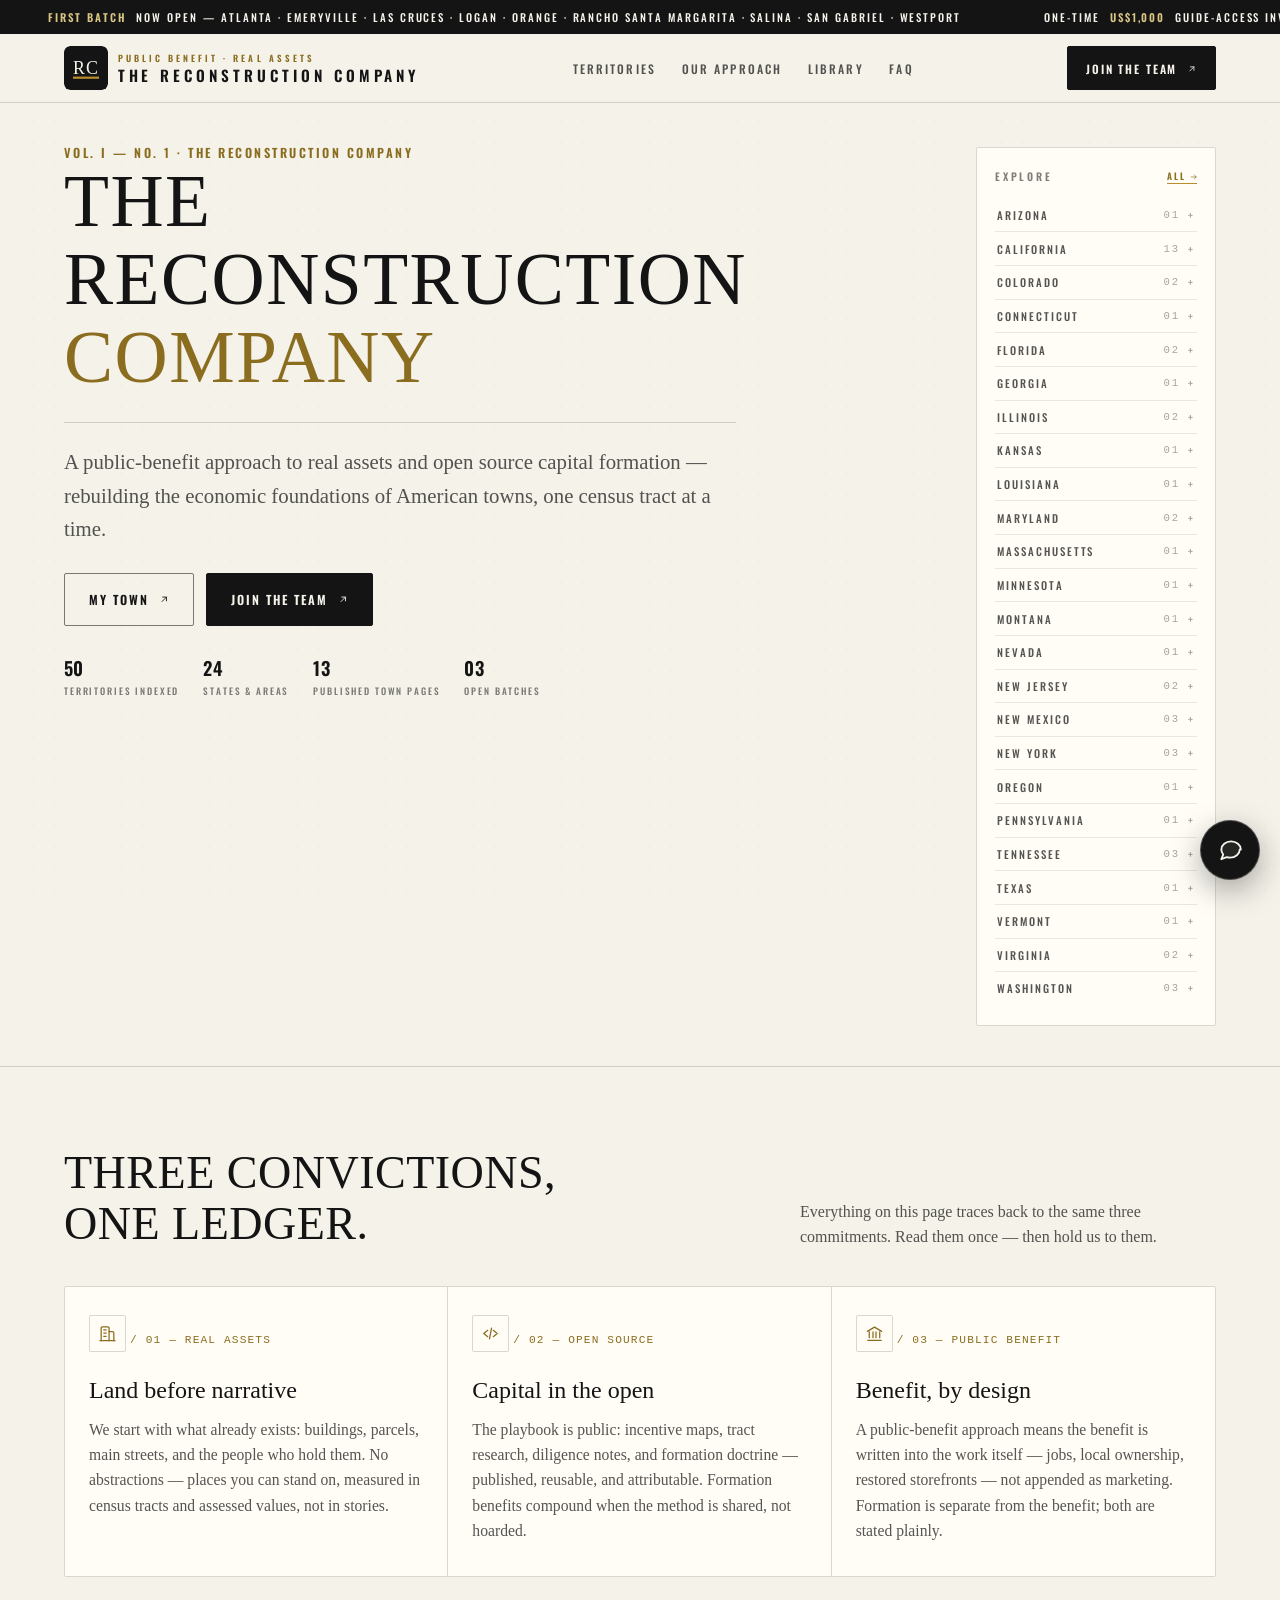
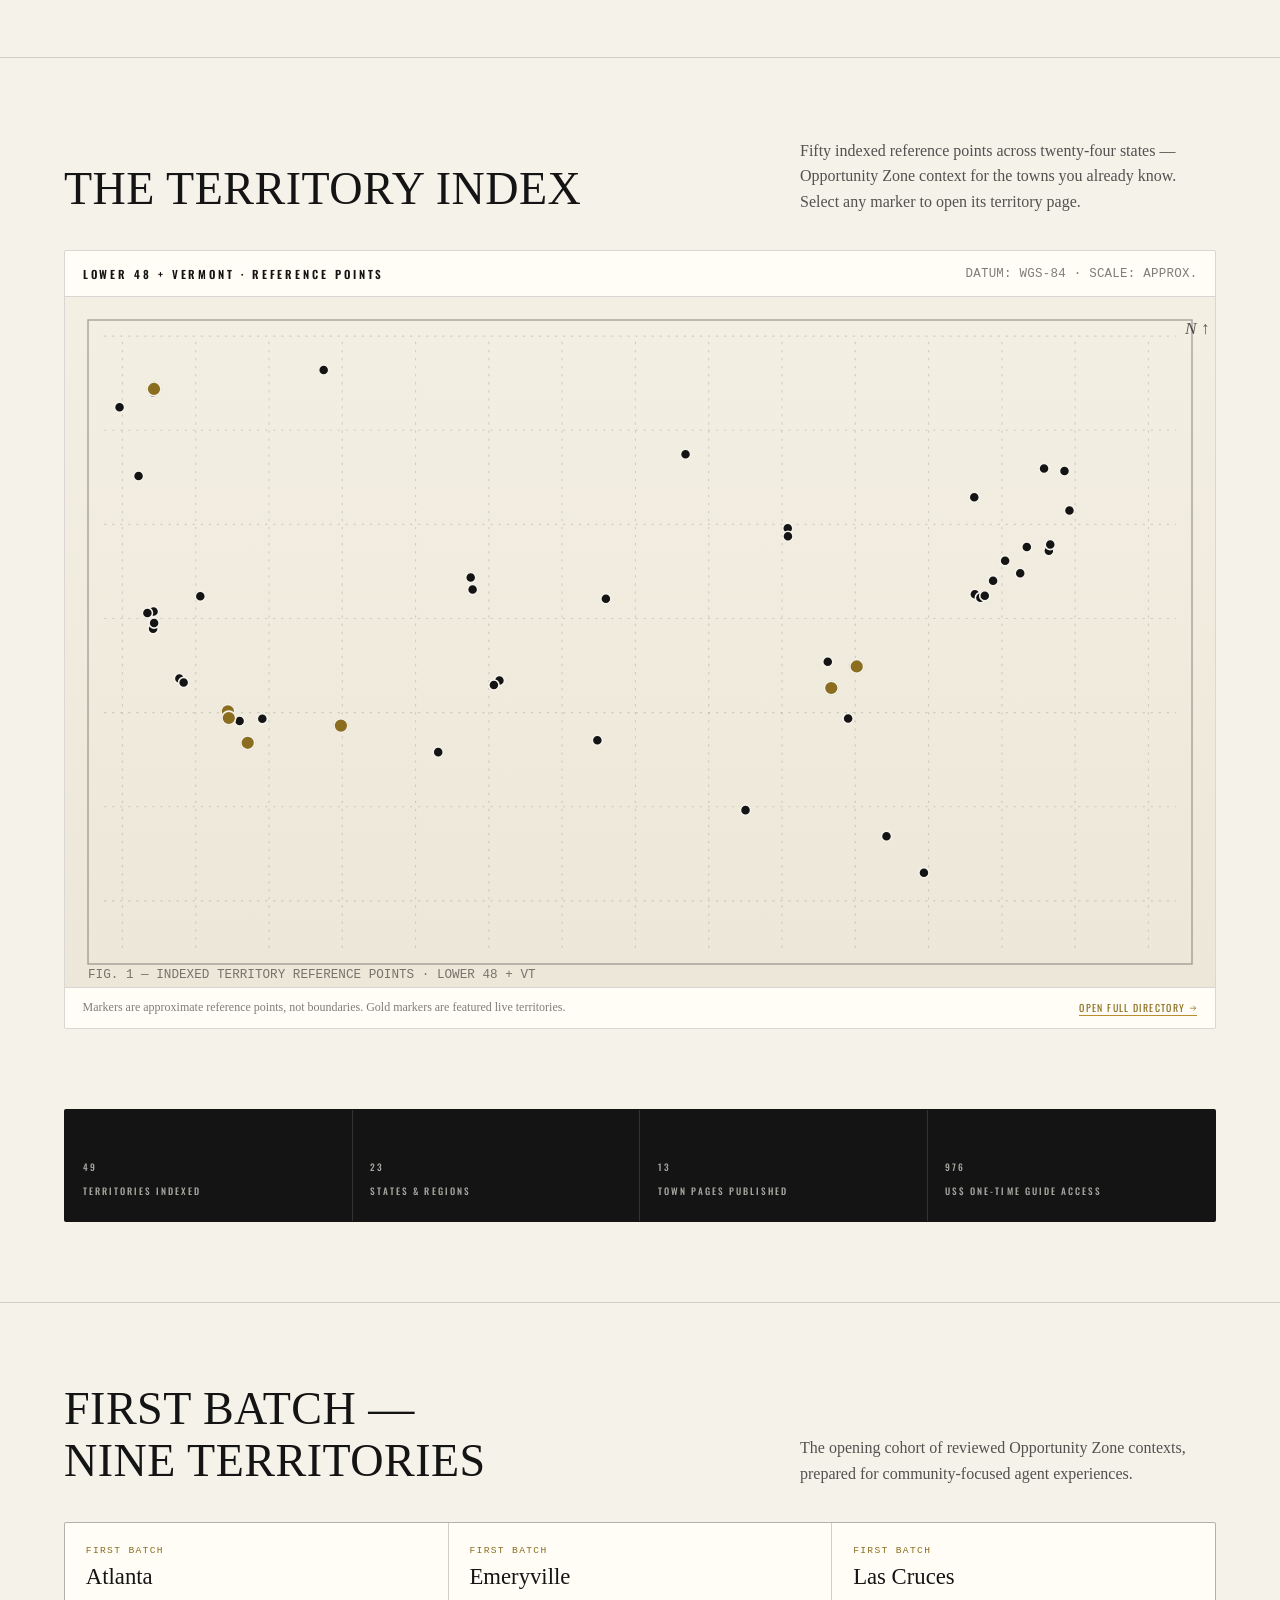
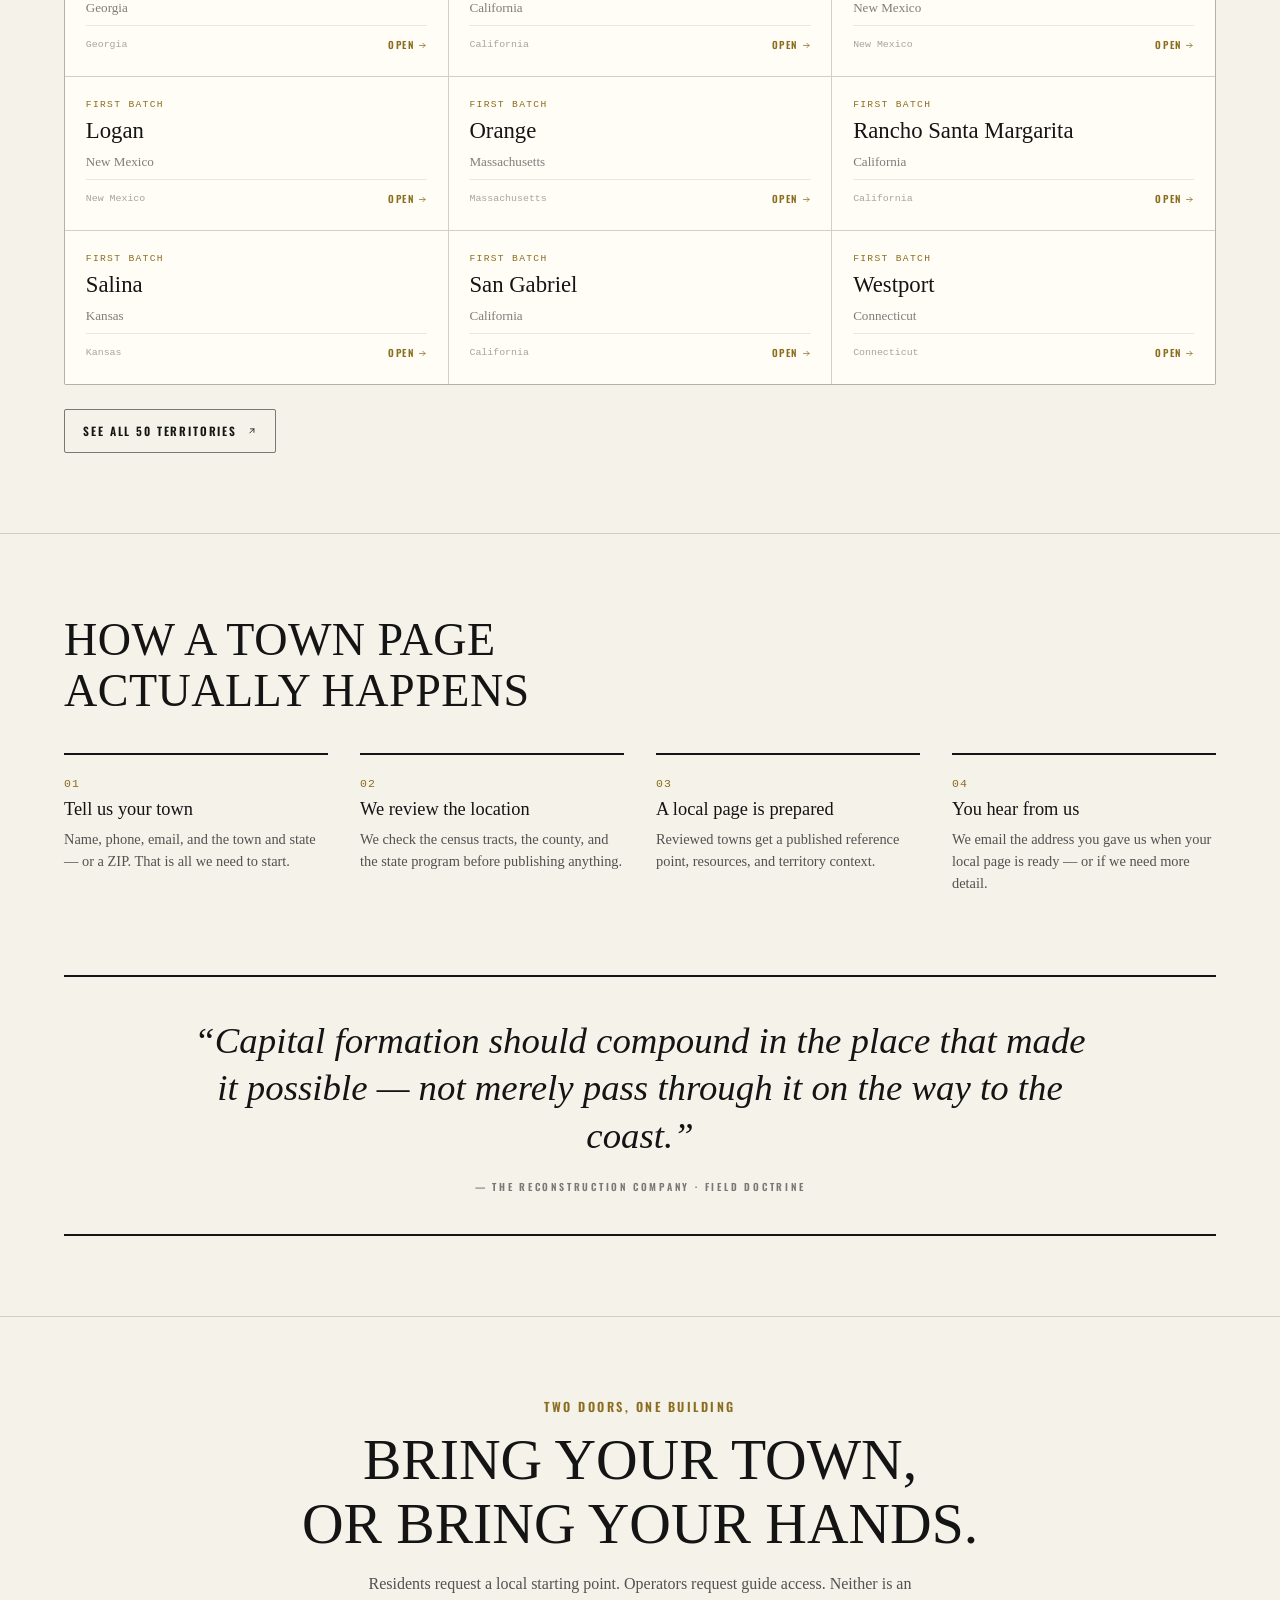
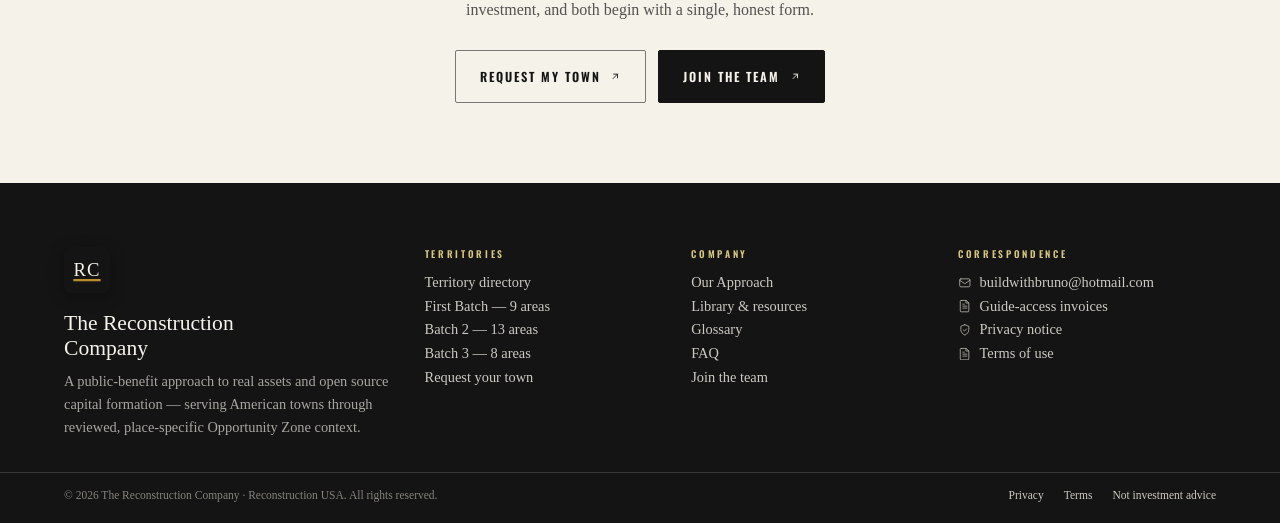
==== commit cdfbce95: "Contact email, icon/branding system, jigsaw captcha - Replace reconstructionusa@proton.me with build" ====
--- a/index.html
+++ b/index.html
@@ -31,10 +31,10 @@
 <!-- ticker -->
 <div class="ticker" aria-hidden="true">
   <div class="ticker__inner">
-    <span><i>◆</i> <b>First Batch</b> now open — Atlanta · Emeryville · Las Cruces · Logan · Orange · Rancho Santa Margarita · Salina · San Gabriel · Westport</span>
-    <span><i>◆</i> One-time <b>US$1,000</b> guide-access invoice — a service, never an offering</span>
-    <span><i>◆</i> A ZIP code is <b>not</b> an Opportunity Zone — verify every address</span>
-    <span><i>◆</i> Correspondence: <b>reconstructionusa@proton.me</b></span>
+    <span><svg class="dia" viewBox="0 0 10 10" aria-hidden="true"><rect x="1.7" y="1.7" width="6.6" height="6.6" transform="rotate(45 5 5)" fill="currentColor"/></svg> <b>First Batch</b> now open — Atlanta · Emeryville · Las Cruces · Logan · Orange · Rancho Santa Margarita · Salina · San Gabriel · Westport</span>
+    <span><svg class="dia" viewBox="0 0 10 10" aria-hidden="true"><rect x="1.7" y="1.7" width="6.6" height="6.6" transform="rotate(45 5 5)" fill="currentColor"/></svg> One-time <b>US$1,000</b> guide-access invoice — a service, never an offering</span>
+    <span><svg class="dia" viewBox="0 0 10 10" aria-hidden="true"><rect x="1.7" y="1.7" width="6.6" height="6.6" transform="rotate(45 5 5)" fill="currentColor"/></svg> A ZIP code is <b>not</b> an Opportunity Zone — verify every address</span>
+    <span><svg class="dia" viewBox="0 0 10 10" aria-hidden="true"><rect x="1.7" y="1.7" width="6.6" height="6.6" transform="rotate(45 5 5)" fill="currentColor"/></svg> Correspondence: <b>buildwithbruno@hotmail.com</b></span>
   </div>
 </div>
 
@@ -42,8 +42,11 @@
 <header class="masthead">
   <div class="masthead__in">
     <a class="wordmark" href="index.html" aria-label="The Reconstruction Company — home">
-      <small>Public Benefit · Real Assets</small>
-      <b>The Reconstruction Company</b>
+      <svg class="wordmark__sigil" viewBox="0 0 64 64" role="img" aria-label="The Reconstruction Company"><rect width="64" height="64" rx="9" fill="#141414"/><text x="32" y="31.5" text-anchor="middle" dominant-baseline="central" font-family="Georgia,Times New Roman,serif" font-size="26" letter-spacing="1.5" fill="#f5f2ea">RC</text><rect x="13" y="44.5" width="38" height="3.2" fill="#b98d2e"/></svg>
+      <span class="wordmark__text">
+        <small>Public Benefit · Real Assets</small>
+        <b>The Reconstruction Company</b>
+      </span>
     </a>
     <nav aria-label="Primary">
       <ul class="nav">
@@ -54,7 +57,7 @@
       </ul>
     </nav>
     <div class="mast-cta">
-      <a class="btn btn--solid" href="join-the-team.html">Join the Team <span class="arr">↗</span></a>
+      <a class="btn btn--solid" href="join-the-team.html">Join the Team <span class="arr"><svg class="ic" viewBox="0 0 24 24" stroke="currentColor" fill="none" stroke-width="2" stroke-linecap="round" stroke-linejoin="round" aria-hidden="true"><path d="M7 17 17 7"/><path d="M8.5 7H17v8.5"/></svg></span></a>
       <button class="hamburger" aria-expanded="false" aria-controls="mobile-panel" aria-label="Toggle menu"><span></span><span></span><span></span></button>
     </div>
   </div>
@@ -84,8 +87,8 @@
         A public-benefit approach to real assets and open source capital formation — rebuilding the economic foundations of American towns, one census tract at a time.
       </div>
       <div class="cta-row reveal" style="--d:240ms">
-        <a class="btn btn--ghost btn--lg" href="my-town.html">My Town <span class="arr">↗</span></a>
-        <a class="btn btn--solid btn--lg" href="join-the-team.html">Join the Team <span class="arr">↗</span></a>
+        <a class="btn btn--ghost btn--lg" href="my-town.html">My Town <span class="arr"><svg class="ic" viewBox="0 0 24 24" stroke="currentColor" fill="none" stroke-width="2" stroke-linecap="round" stroke-linejoin="round" aria-hidden="true"><path d="M7 17 17 7"/><path d="M8.5 7H17v8.5"/></svg></span></a>
+        <a class="btn btn--solid btn--lg" href="join-the-team.html">Join the Team <span class="arr"><svg class="ic" viewBox="0 0 24 24" stroke="currentColor" fill="none" stroke-width="2" stroke-linecap="round" stroke-linejoin="round" aria-hidden="true"><path d="M7 17 17 7"/><path d="M8.5 7H17v8.5"/></svg></span></a>
       </div>
       <div class="hero__meta reveal" style="--d:320ms" aria-label="Program scope">
         <div><b>50</b><span>Territories indexed</span></div>
@@ -97,7 +100,7 @@
 
     <!-- explore rail -->
     <aside class="explore reveal" style="--d:200ms" aria-label="Explore by state">
-      <h2>Explore <a href="areas.html">All →</a></h2>
+      <h2>Explore <a href="areas.html">All <svg class="ic" viewBox="0 0 24 24" stroke="currentColor" fill="none" stroke-width="2" stroke-linecap="round" stroke-linejoin="round" aria-hidden="true"><path d="M4 12h15"/><path d="m13 6 6 6-6 6"/></svg></a></h2>
       <div id="explore-rail"></div>
     </aside>
   </div>
@@ -112,16 +115,19 @@
     </div>
     <div class="thesis">
       <article class="reveal" style="--d:0ms">
+        <span class="thesis__icon"><svg class="ic" viewBox="0 0 24 24" stroke="currentColor" fill="none" stroke-width="2" stroke-linecap="round" stroke-linejoin="round" aria-hidden="true"><path d="M4 21V5a1.5 1.5 0 0 1 1.5-1.5h7A1.5 1.5 0 0 1 14 5v16"/><path d="M14 9.5h4.2A1.8 1.8 0 0 1 20 11.3V21"/><path d="M2.5 21h19"/><path d="M7.3 7.5h3M7.3 11.5h3M7.3 15.5h3"/></svg></span>
         <span class="num">/ 01 — REAL ASSETS</span>
         <h3>Land before narrative</h3>
         <p>We start with what already exists: buildings, parcels, main streets, and the people who hold them. No abstractions — places you can stand on, measured in census tracts and assessed values, not in stories.</p>
       </article>
       <article class="reveal" style="--d:120ms">
+        <span class="thesis__icon"><svg class="ic" viewBox="0 0 24 24" stroke="currentColor" fill="none" stroke-width="2" stroke-linecap="round" stroke-linejoin="round" aria-hidden="true"><path d="m8.5 8-5 4 5 4"/><path d="m15.5 8 5 4-5 4"/><path d="M13.3 5.3l-2.6 13.4"/></svg></span>
         <span class="num">/ 02 — OPEN SOURCE</span>
         <h3>Capital in the open</h3>
         <p>The playbook is public: incentive maps, tract research, diligence notes, and formation doctrine — published, reusable, and attributable. Formation benefits compound when the method is shared, not hoarded.</p>
       </article>
       <article class="reveal" style="--d:240ms">
+        <span class="thesis__icon"><svg class="ic" viewBox="0 0 24 24" stroke="currentColor" fill="none" stroke-width="2" stroke-linecap="round" stroke-linejoin="round" aria-hidden="true"><path d="M3 9.3 12 4l9 5.3"/><path d="M5.4 9.8v7.5M10.1 9.8v7.5M13.9 9.8v7.5M18.6 9.8v7.5"/><path d="M3.5 20.6h17"/></svg></span>
         <span class="num">/ 03 — PUBLIC BENEFIT</span>
         <h3>Benefit, by design</h3>
         <p>A public-benefit approach means the benefit is written into the work itself — jobs, local ownership, restored storefronts — not appended as marketing. Formation is separate from the benefit; both are stated plainly.</p>
@@ -145,7 +151,7 @@
       <div class="map-wrap" id="territory-map" aria-describedby="map-note"></div>
       <div class="map-foot">
         <span id="map-note">Markers are approximate reference points, not boundaries. Gold markers are featured live territories.</span>
-        <a href="areas.html">Open full directory →</a>
+        <a href="areas.html">Open full directory <svg class="ic" viewBox="0 0 24 24" stroke="currentColor" fill="none" stroke-width="2" stroke-linecap="round" stroke-linejoin="round" aria-hidden="true"><path d="M4 12h15"/><path d="m13 6 6 6-6 6"/></svg></a>
       </div>
     </div>
   </div>
@@ -171,7 +177,7 @@
       <p>The opening cohort of reviewed Opportunity Zone contexts, prepared for community-focused agent experiences.</p>
     </div>
     <div class="cards reveal" id="first-batch-grid"></div>
-    <p style="margin-top:1.5rem"><a class="btn btn--ghost" href="areas.html">See all 50 territories <span class="arr">↗</span></a></p>
+    <p style="margin-top:1.5rem"><a class="btn btn--ghost" href="areas.html">See all 50 territories <span class="arr"><svg class="ic" viewBox="0 0 24 24" stroke="currentColor" fill="none" stroke-width="2" stroke-linecap="round" stroke-linejoin="round" aria-hidden="true"><path d="M7 17 17 7"/><path d="M8.5 7H17v8.5"/></svg></span></a></p>
   </div>
 </section>
 
@@ -207,8 +213,8 @@
     <h2 id="cta-h" class="reveal" style="--d:80ms;font-weight:400;text-transform:uppercase;font-size:clamp(1.8rem,5vw,3.6rem);line-height:1.1;margin:.75rem auto 1rem;max-width:52rem">Bring your town,<br>or bring your hands.</h2>
     <p class="reveal" style="--d:160ms;color:var(--ink-70);max-width:38rem;margin:0 auto 1.5rem;line-height:1.6">Residents request a local starting point. Operators request guide access. Neither is an investment, and both begin with a single, honest form.</p>
     <div class="cta-row reveal" style="--d:240ms;justify-content:center">
-      <a class="btn btn--ghost btn--lg" href="my-town.html">Request My Town <span class="arr">↗</span></a>
-      <a class="btn btn--solid btn--lg" href="join-the-team.html">Join the Team <span class="arr">↗</span></a>
+      <a class="btn btn--ghost btn--lg" href="my-town.html">Request My Town <span class="arr"><svg class="ic" viewBox="0 0 24 24" stroke="currentColor" fill="none" stroke-width="2" stroke-linecap="round" stroke-linejoin="round" aria-hidden="true"><path d="M7 17 17 7"/><path d="M8.5 7H17v8.5"/></svg></span></a>
+      <a class="btn btn--solid btn--lg" href="join-the-team.html">Join the Team <span class="arr"><svg class="ic" viewBox="0 0 24 24" stroke="currentColor" fill="none" stroke-width="2" stroke-linecap="round" stroke-linejoin="round" aria-hidden="true"><path d="M7 17 17 7"/><path d="M8.5 7H17v8.5"/></svg></span></a>
     </div>
   </div>
 </section>
@@ -219,6 +225,7 @@
 <footer class="colophon">
   <div class="colophon__top">
     <div>
+      <svg class="colophon__sigil" viewBox="0 0 64 64" role="img" aria-label="The Reconstruction Company"><rect width="64" height="64" rx="9" fill="#141414"/><text x="32" y="31.5" text-anchor="middle" dominant-baseline="central" font-family="Georgia,Times New Roman,serif" font-size="26" letter-spacing="1.5" fill="#f5f2ea">RC</text><rect x="13" y="44.5" width="38" height="3.2" fill="#b98d2e"/></svg>
       <div class="big">The Reconstruction<br>Company</div>
       <p class="mission">A public-benefit approach to real assets and open source capital formation — serving American towns through reviewed, place-specific Opportunity Zone context.</p>
     </div>
@@ -245,10 +252,10 @@
     <div>
       <h4>Correspondence</h4>
       <ul>
-        <li><a href="mailto:reconstructionusa@proton.me">reconstructionusa@proton.me</a></li>
-        <li><a href="join-the-team.html">Guide-access invoices</a></li>
-        <li><a href="privacy.html">Privacy notice</a></li>
-        <li><a href="terms.html">Terms of use</a></li>
+        <li><a href="mailto:buildwithbruno@hotmail.com"><span class="corr-ic"><svg class="ic" viewBox="0 0 24 24" stroke="currentColor" fill="none" stroke-width="2" stroke-linecap="round" stroke-linejoin="round" aria-hidden="true"><rect x="3" y="5" width="18" height="14" rx="2"/><path d="m3 7.5 9 6 9-6"/></svg></span>buildwithbruno@hotmail.com</a></li>
+        <li><a href="join-the-team.html"><span class="corr-ic"><svg class="ic" viewBox="0 0 24 24" stroke="currentColor" fill="none" stroke-width="2" stroke-linecap="round" stroke-linejoin="round" aria-hidden="true"><path d="M6 2.5h8.5L19 7v14a1.5 1.5 0 0 1-1.5 1.5h-12A1.5 1.5 0 0 1 4 21V4a1.5 1.5 0 0 1 1.5-1.5Z"/><path d="M14 2.5V7h4.5"/><path d="M8.5 12.5h7M8.5 16h7M8.5 9h2.5"/></svg></span>Guide-access invoices</a></li>
+        <li><a href="privacy.html"><span class="corr-ic"><svg class="ic" viewBox="0 0 24 24" stroke="currentColor" fill="none" stroke-width="2" stroke-linecap="round" stroke-linejoin="round" aria-hidden="true"><path d="M12 3l7 2.8v5.4c0 4.6-3 8.6-7 10-4-1.4-7-5.4-7-10V5.8L12 3Z"/><path d="m9.4 12.2 2 2 3.4-3.8"/></svg></span>Privacy notice</a></li>
+        <li><a href="terms.html"><span class="corr-ic"><svg class="ic" viewBox="0 0 24 24" stroke="currentColor" fill="none" stroke-width="2" stroke-linecap="round" stroke-linejoin="round" aria-hidden="true"><path d="M6 2.5h8.5L19 7v14a1.5 1.5 0 0 1-1.5 1.5h-12A1.5 1.5 0 0 1 4 21V4a1.5 1.5 0 0 1 1.5-1.5Z"/><path d="M14 2.5V7h4.5"/><path d="M8.5 12.5h7M8.5 16h7M8.5 9h2.5"/></svg></span>Terms of use</a></li>
       </ul>
     </div>
   </div>
--- a/assets/css/site.css
+++ b/assets/css/site.css
@@ -421,3 +421,69 @@
 @media print{.rc-chat__fab,.rc-chat__panel,.rc-announce{display:none !important}}
 
 [hidden]{display:none !important}
+
+/* ============ icon system (inline SVG) ============ */
+.ic{width:.85em;height:.85em;stroke:currentColor;fill:none;stroke-width:2;stroke-linecap:round;stroke-linejoin:round;vertical-align:-.07em;display:inline-block}
+.arr{display:inline-flex;align-items:center}
+.arr svg{width:.85em;height:.85em;stroke:currentColor;fill:none;stroke-width:2;stroke-linecap:round;stroke-linejoin:round}
+.dia{display:inline-block;width:.58em;height:.58em;color:var(--ochre);vertical-align:-.02em;margin-right:.3em}
+
+/* wordmark logo lockup */
+.wordmark{flex-direction:row;align-items:center;gap:.6rem}
+.wordmark__sigil{width:36px;height:36px;border-radius:6px;flex:0 0 auto}
+.wordmark__text{display:flex;flex-direction:column;gap:.3rem;line-height:1}
+@media(min-width:640px){.wordmark__sigil{width:44px;height:44px}}
+
+/* colophon (footer) brand mark */
+.colophon__sigil{width:46px;height:46px;border-radius:7px;margin:0 0 1.1rem;display:block;box-shadow:0 4px 16px rgba(0,0,0,.3)}
+
+/* correspondence list icons */
+.colophon li a{display:flex;align-items:center;gap:.5rem}
+.corr-ic{display:inline-flex;flex:0 0 auto}
+.corr-ic svg{width:.95em;height:.95em;stroke:currentColor;fill:none;stroke-width:1.7;stroke-linecap:round;stroke-linejoin:round;opacity:.75}
+
+/* do / don't lists */
+.li-icon{display:flex;gap:.55rem;align-items:flex-start}
+.li-icon svg{width:1.02em;height:1.02em;flex:0 0 auto;margin-top:.17em;fill:none;stroke-width:2.1;stroke-linecap:round;stroke-linejoin:round}
+.li-ok svg{color:var(--ok)}
+.li-no svg{color:#8a2f1d}
+
+/* thesis pillar icons */
+.thesis__icon{display:inline-flex;width:37px;height:37px;border:1px solid var(--hair);background:var(--panel);border-radius:2px;align-items:center;justify-content:center;color:var(--ochre-deep);margin:0 0 .85rem}
+.thesis__icon svg{width:19px;height:19px;stroke:currentColor;fill:none;stroke-width:1.6;stroke-linecap:round;stroke-linejoin:round}
+
+/* JS-template arrows */
+.side-arrow{display:inline-flex;align-items:center}
+.side-arrow svg,.td-arrow svg{width:.9em;height:.9em;stroke:currentColor;fill:none;stroke-width:2;stroke-linecap:round;stroke-linejoin:round}
+.td-arrow{display:inline-flex}
+.tcard i svg{width:.9em;height:.9em;stroke:currentColor;fill:none;stroke-width:2;stroke-linecap:round;stroke-linejoin:round}
+.rc-chat__sigil-mark{width:100%;height:100%;display:block;border-radius:6px}
+
+/* ============ jigsaw puzzle captcha (Bybit-style) ============ */
+.captcha{margin:.4rem 0 1.1rem;border:1px solid var(--hair);background:var(--panel);border-radius:4px;padding:.7rem .7rem .55rem;user-select:none}
+.captcha__stage{position:relative;width:100%;aspect-ratio:264/150;background:#141414;border-radius:3px;overflow:hidden;border:1px solid rgba(20,20,20,.55);transition:box-shadow .25s,border-color .25s}
+.captcha__bg{position:absolute;inset:0;width:100%;height:100%;display:block}
+.captcha__piece{position:absolute;left:0;top:0;filter:drop-shadow(0 3px 6px rgba(0,0,0,.55));transition:opacity .25s}
+.captcha__ok{position:absolute;inset:0;display:flex;align-items:center;justify-content:center;background:rgba(12,20,15,.42);color:#8fe3b0;opacity:0;pointer-events:none;transition:opacity .3s}
+.captcha__ok svg{width:56px;height:56px;stroke-width:2.6}
+.captcha.is-ok .captcha__piece{opacity:0}
+.captcha.is-ok .captcha__ok{opacity:1}
+.captcha.is-ok .captcha__stage{border-color:var(--ok);box-shadow:0 0 0 2px rgba(46,107,79,.45)}
+.captcha.is-fail .captcha__stage{animation:rc-shake .5s}
+@keyframes rc-shake{10%,90%{transform:translateX(-2px)}20%,80%{transform:translateX(3px)}30%,50%,70%{transform:translateX(-5px)}40%,60%{transform:translateX(5px)}}
+@media (prefers-reduced-motion:reduce){.captcha.is-fail .captcha__stage{animation:none}}
+.captcha__bar{display:flex;gap:.55rem;align-items:stretch;margin-top:.6rem}
+.captcha__refresh{flex:0 0 44px;border:1px solid var(--hair);background:var(--panel-2,#efece3);border-radius:4px;cursor:pointer;color:var(--ink);display:flex;align-items:center;justify-content:center;transition:border-color .2s,color .2s}
+.captcha__refresh:hover{border-color:var(--ochre);color:var(--ochre-deep)}
+.captcha__refresh:focus-visible{outline:2px solid var(--ochre);outline-offset:2px}
+.captcha__track{position:relative;flex:1;height:44px;border:1px solid var(--hair);border-radius:999px;background:var(--paper);overflow:hidden;touch-action:none;cursor:pointer;outline:none;transition:background .25s,border-color .25s}
+.captcha__track:focus-visible{border-color:var(--ochre);box-shadow:0 0 0 3px rgba(185,141,46,.4)}
+.captcha__track-label{position:absolute;inset:0;display:flex;align-items:center;justify-content:center;font-family:var(--sans);font-weight:600;font-size:.6rem;letter-spacing:.24em;text-transform:uppercase;color:var(--ink-55);pointer-events:none;padding-left:2.4rem}
+.captcha__thumb{position:absolute;left:2px;top:2px;width:40px;height:40px;border-radius:999px;border:0;background:var(--ink);color:var(--paper);display:flex;align-items:center;justify-content:center;cursor:grab;box-shadow:0 2px 6px rgba(20,20,20,.35);will-change:transform}
+.captcha__thumb:active{cursor:grabbing}
+.captcha__track.is-ok{background:var(--ok);border-color:var(--ok);cursor:default}
+.captcha__track.is-ok .captcha__track-label{color:rgba(245,242,234,.95);padding-left:0}
+.captcha__track.is-ok .captcha__thumb{background:rgba(0,0,0,.28);cursor:default}
+.captcha__msg{font-size:.79rem;color:var(--ink-55);margin:.45rem .1rem .05rem;line-height:1.45}
+.captcha__msg.is-error{color:#8a2f1d;font-weight:500}
+.captcha__msg.is-ok{color:var(--ok);font-weight:500}
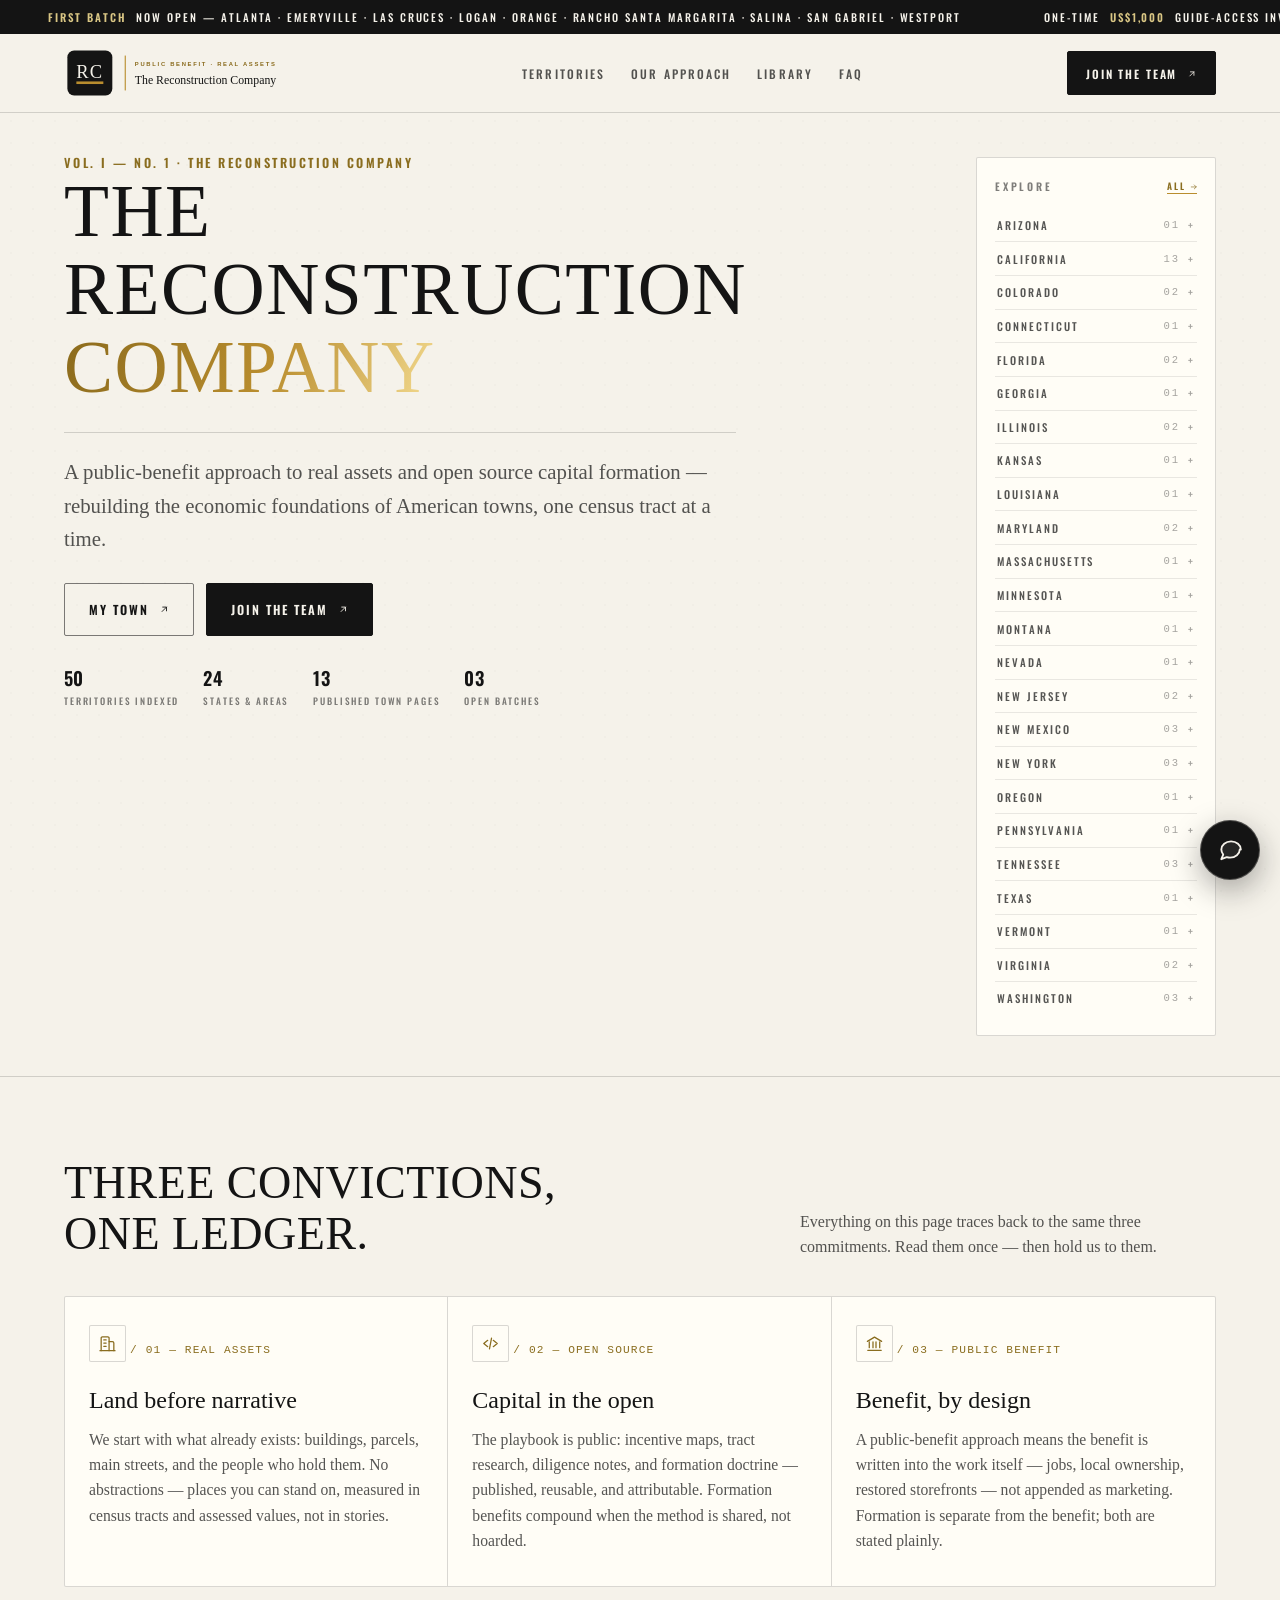
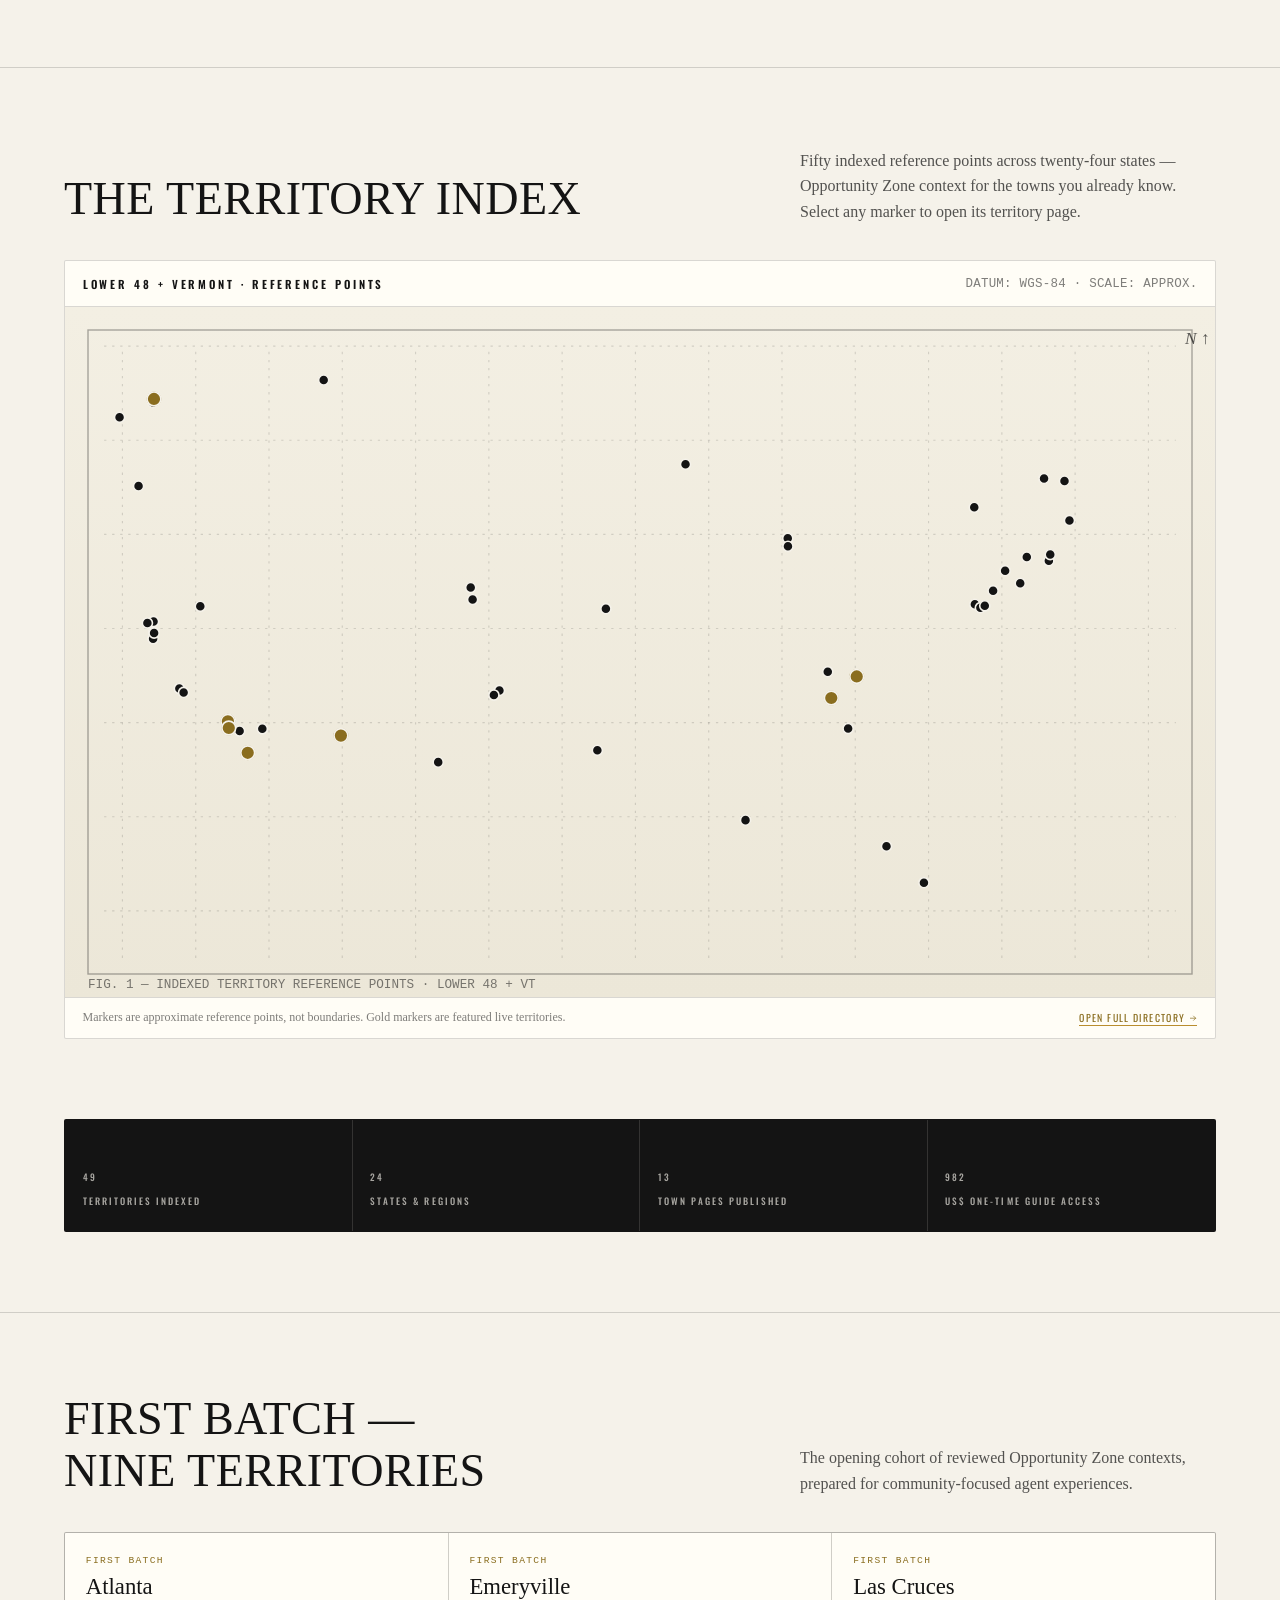
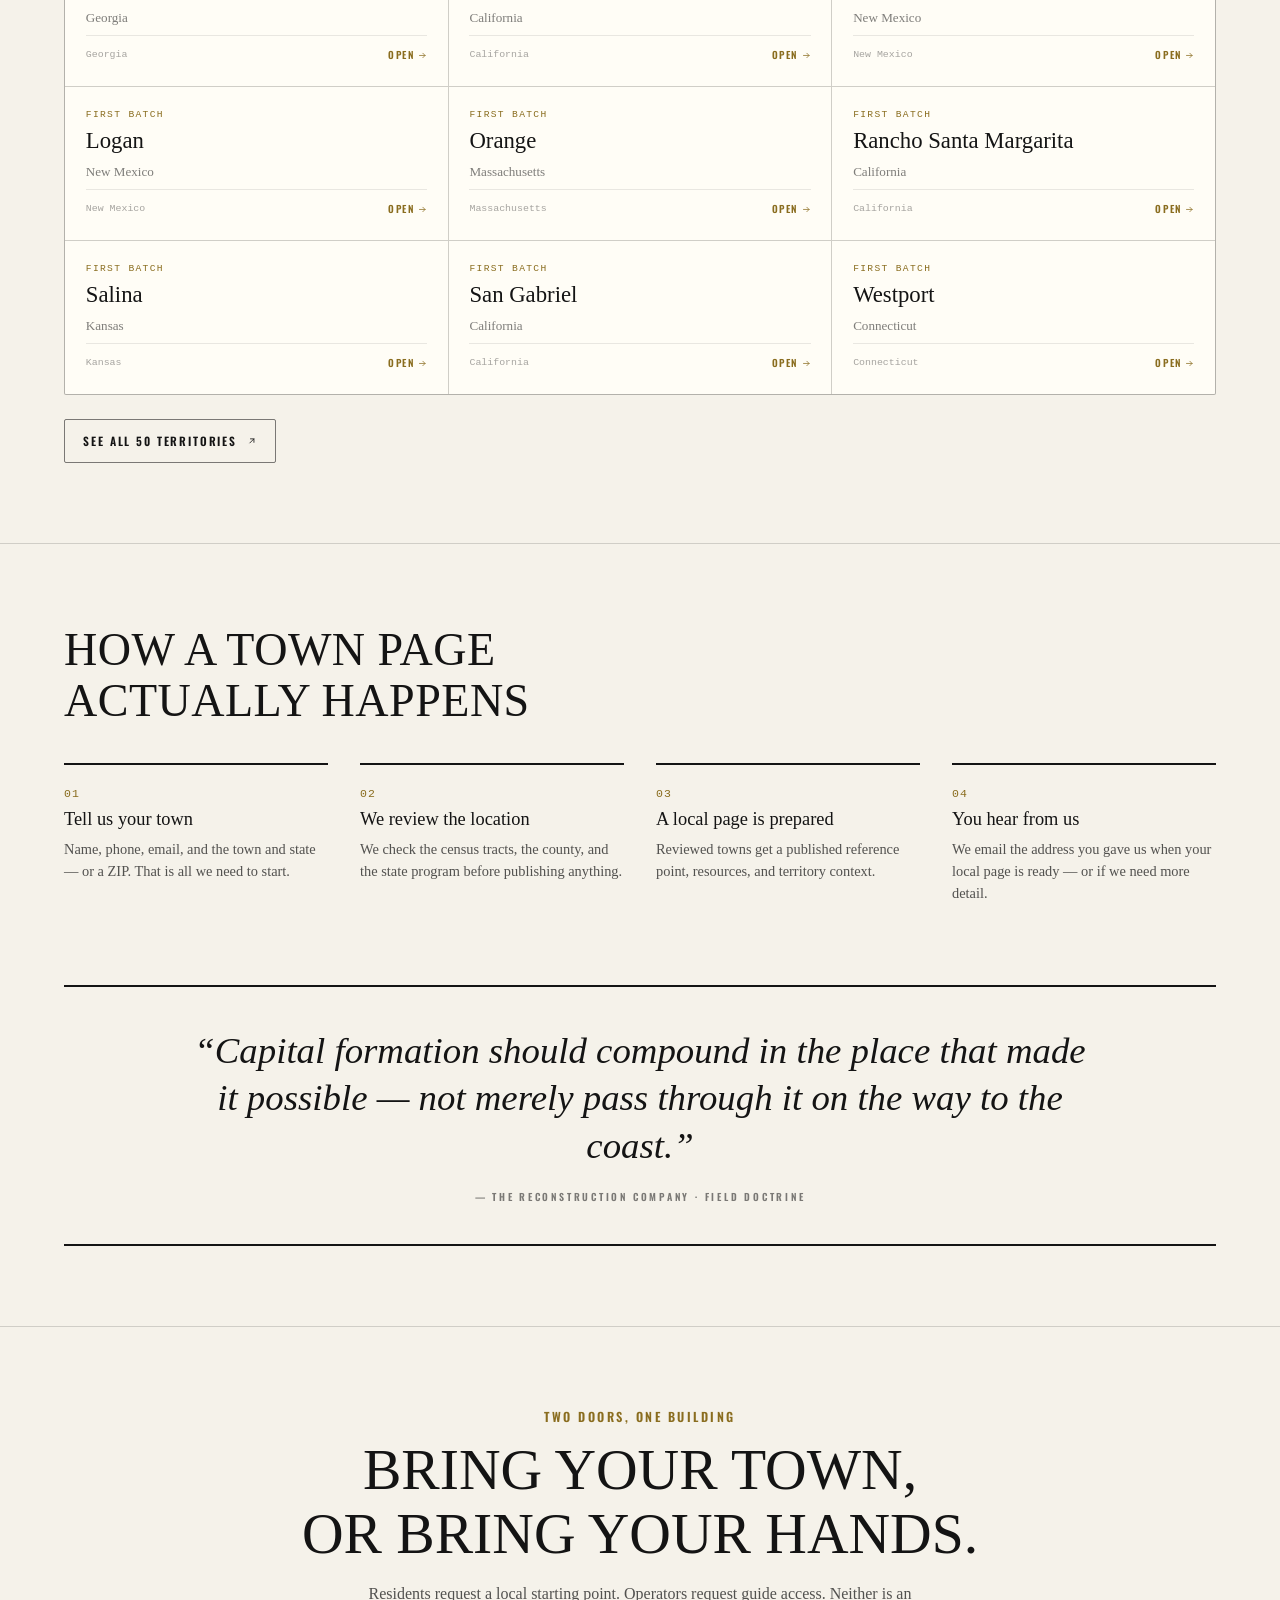
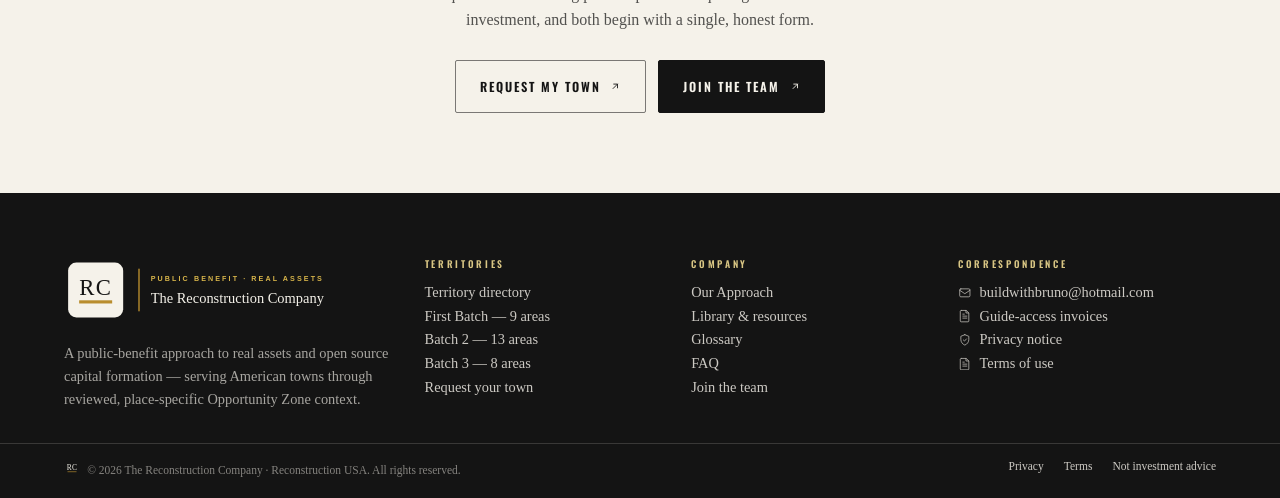
==== commit d449de69: "Brand lockups, motion design, one-click email sending - Add SVG logo lockups (logo.svg light-on-pape" ====
--- a/index.html
+++ b/index.html
@@ -42,11 +42,7 @@
 <header class="masthead">
   <div class="masthead__in">
     <a class="wordmark" href="index.html" aria-label="The Reconstruction Company — home">
-      <svg class="wordmark__sigil" viewBox="0 0 64 64" role="img" aria-label="The Reconstruction Company"><rect width="64" height="64" rx="9" fill="#141414"/><text x="32" y="31.5" text-anchor="middle" dominant-baseline="central" font-family="Georgia,Times New Roman,serif" font-size="26" letter-spacing="1.5" fill="#f5f2ea">RC</text><rect x="13" y="44.5" width="38" height="3.2" fill="#b98d2e"/></svg>
-      <span class="wordmark__text">
-        <small>Public Benefit · Real Assets</small>
-        <b>The Reconstruction Company</b>
-      </span>
+      <img class="brand-logo" src="assets/img/logo.svg" alt="The Reconstruction Company — Public Benefit, Real Assets" width="264" height="56">
     </a>
     <nav aria-label="Primary">
       <ul class="nav">
@@ -225,8 +221,7 @@
 <footer class="colophon">
   <div class="colophon__top">
     <div>
-      <svg class="colophon__sigil" viewBox="0 0 64 64" role="img" aria-label="The Reconstruction Company"><rect width="64" height="64" rx="9" fill="#141414"/><text x="32" y="31.5" text-anchor="middle" dominant-baseline="central" font-family="Georgia,Times New Roman,serif" font-size="26" letter-spacing="1.5" fill="#f5f2ea">RC</text><rect x="13" y="44.5" width="38" height="3.2" fill="#b98d2e"/></svg>
-      <div class="big">The Reconstruction<br>Company</div>
+      <img class="colophon__logo" src="assets/img/logo-reversed.svg" alt="The Reconstruction Company — Public Benefit, Real Assets" width="297" height="63">
       <p class="mission">A public-benefit approach to real assets and open source capital formation — serving American towns through reviewed, place-specific Opportunity Zone context.</p>
     </div>
     <div>
@@ -260,7 +255,7 @@
     </div>
   </div>
   <div class="colophon__bar">
-    <span>© <span data-year>2026</span> The Reconstruction Company · Reconstruction USA. All rights reserved.</span>
+    <span><img class="colophon__badge" src="favicon.svg" alt="" aria-hidden="true" width="16" height="16">© <span data-year>2026</span> The Reconstruction Company · Reconstruction USA. All rights reserved.</span>
     <nav>
       <a href="privacy.html">Privacy</a>
       <a href="terms.html">Terms</a>
--- a/assets/css/site.css
+++ b/assets/css/site.css
@@ -430,12 +430,8 @@
 
 /* wordmark logo lockup */
 .wordmark{flex-direction:row;align-items:center;gap:.6rem}
-.wordmark__sigil{width:36px;height:36px;border-radius:6px;flex:0 0 auto}
-.wordmark__text{display:flex;flex-direction:column;gap:.3rem;line-height:1}
-@media(min-width:640px){.wordmark__sigil{width:44px;height:44px}}
 
 /* colophon (footer) brand mark */
-.colophon__sigil{width:46px;height:46px;border-radius:7px;margin:0 0 1.1rem;display:block;box-shadow:0 4px 16px rgba(0,0,0,.3)}
 
 /* correspondence list icons */
 .colophon li a{display:flex;align-items:center;gap:.5rem}
@@ -487,3 +483,68 @@
 .captcha__msg{font-size:.79rem;color:var(--ink-55);margin:.45rem .1rem .05rem;line-height:1.45}
 .captcha__msg.is-error{color:#8a2f1d;font-weight:500}
 .captcha__msg.is-ok{color:var(--ok);font-weight:500}
+
+
+/* ============ brand lockups ============ */
+.brand-logo{height:46px;width:auto;display:block}
+@media(min-width:640px){.brand-logo{height:54px}}
+.colophon__logo{height:56px;width:auto;display:block;margin:0 0 1.15rem}
+@media(min-width:640px){.colophon__logo{height:66px}}
+.colophon__badge{width:16px;height:16px;vertical-align:-2.5px;margin-right:.45rem;border-radius:3.5px}
+
+/* ============ live motion & transitions ============ */
+
+/* hero gold word gets a slow foil shimmer */
+.hero h1 .thin{background:linear-gradient(112deg,#8a6a1c 0%,#b98d2e 24%,#f0d68a 42%,#b98d2e 60%,#8a6a1c 84%);background-size:240% 100%;-webkit-background-clip:text;background-clip:text;color:transparent;animation:foilShimmer 5.2s ease-in-out infinite alternate}
+@keyframes foilShimmer{from{background-position:115% 0}to{background-position:-15% 0}}
+
+/* solid buttons: light sweep on hover */
+.btn{position:relative;overflow:hidden}
+.btn--solid::after{content:"";position:absolute;top:-20%;left:-85%;width:42%;height:140%;background:linear-gradient(100deg,transparent 0%,rgba(245,242,234,.55) 45%,rgba(245,242,234,.05) 60%,transparent 100%);transform:skewX(-20deg);transition:left .7s var(--ease);pointer-events:none}
+.btn--solid:hover::after,.btn--solid:focus-visible::after{left:135%}
+
+/* thesis cards: icon lifts and inverts on hover */
+.thesis article{transition:background .35s var(--ease)}
+.thesis article:hover{background:var(--panel-2,#efece3)}
+.thesis__icon{transition:background .3s var(--ease),color .3s var(--ease),border-color .3s var(--ease),transform .3s var(--ease)}
+.thesis article:hover .thesis__icon{background:var(--ink);color:var(--ochre-soft);border-color:var(--ink);transform:translateY(-3px)}
+
+/* territory cards: lift on hover */
+.tcard{transition:transform .35s var(--ease),box-shadow .35s var(--ease),background .3s var(--ease)}
+.tcard:hover{transform:translateY(-4px);box-shadow:0 16px 36px rgba(20,20,20,.16)}
+
+/* library resource rows: slide + ochre edge on hover */
+.resrc a{position:relative}
+.resrc a::before{content:"";position:absolute;left:0;top:0;bottom:0;width:3px;background:var(--ochre);transform:scaleY(0);transform-origin:top;transition:transform .3s var(--ease)}
+.resrc a:hover::before{transform:scaleY(1)}
+.resrc a:hover{padding-left:1.45rem}
+
+/* explore rail: count marker rotates when open */
+.state-item summary .chev{display:inline-block}
+.state-item[open] summary .chev{transform:rotate(45deg);color:var(--ochre-deep)}
+
+/* announcement bar: slides down on arrival */
+.rc-announce{animation:announceIn .5s var(--ease) both;transform-origin:top}
+@keyframes announceIn{from{transform:translateY(-102%);opacity:0}to{transform:translateY(0);opacity:1}}
+
+/* chat FAB: soft ochre heartbeat every few seconds */
+.rc-chat__fab{animation:fabHeartbeat 6.4s ease-in-out 1.8s infinite}
+@keyframes fabHeartbeat{0%,88%,100%{box-shadow:0 10px 30px rgba(20,20,20,.35)}92%{box-shadow:0 10px 30px rgba(20,20,20,.35),0 0 0 10px rgba(185,141,46,.30)}96%{box-shadow:0 10px 30px rgba(20,20,20,.35),0 0 0 3px rgba(185,141,46,.22)}}
+.rc-chat__badge--pop{animation:badgePop .45s cubic-bezier(.2,1.6,.4,1)}
+@keyframes badgePop{0%{transform:scale(.3)}60%{transform:scale(1.55)}100%{transform:scale(1)}}
+
+/* form success: stroke draws itself in */
+.form-success svg circle{stroke-dasharray:64;stroke-dashoffset:64}
+.form-success svg path{stroke-dasharray:30;stroke-dashoffset:30}
+.form-success.show svg circle{animation:strokeDraw .75s var(--ease) .15s forwards}
+.form-success.show svg path{animation:strokeDraw .5s var(--ease) .7s forwards}
+@keyframes strokeDraw{to{stroke-dashoffset:0}}
+
+/* captcha success: gentle confirm pulse */
+.captcha.is-ok .captcha__ok{animation:captchaConfirm .5s var(--ease)}
+@keyframes captchaConfirm{0%{transform:scale(.6);opacity:0}60%{transform:scale(1.15)}100%{transform:scale(1);opacity:1}}
+
+@media (prefers-reduced-motion:reduce){
+  .hero h1 .thin,.btn--solid::after,.rc-announce,.rc-chat__fab,.rc-chat__badge--pop,.form-success svg circle,.form-success svg path,.captcha.is-ok .captcha__ok,.thesis article,.tcard,.resrc a,.resrc a::before{animation:none!important;transition:none!important}
+  .hero h1 .thin{color:var(--ochre-deep);background:none;-webkit-background-clip:border-box;background-clip:border-box}
+}
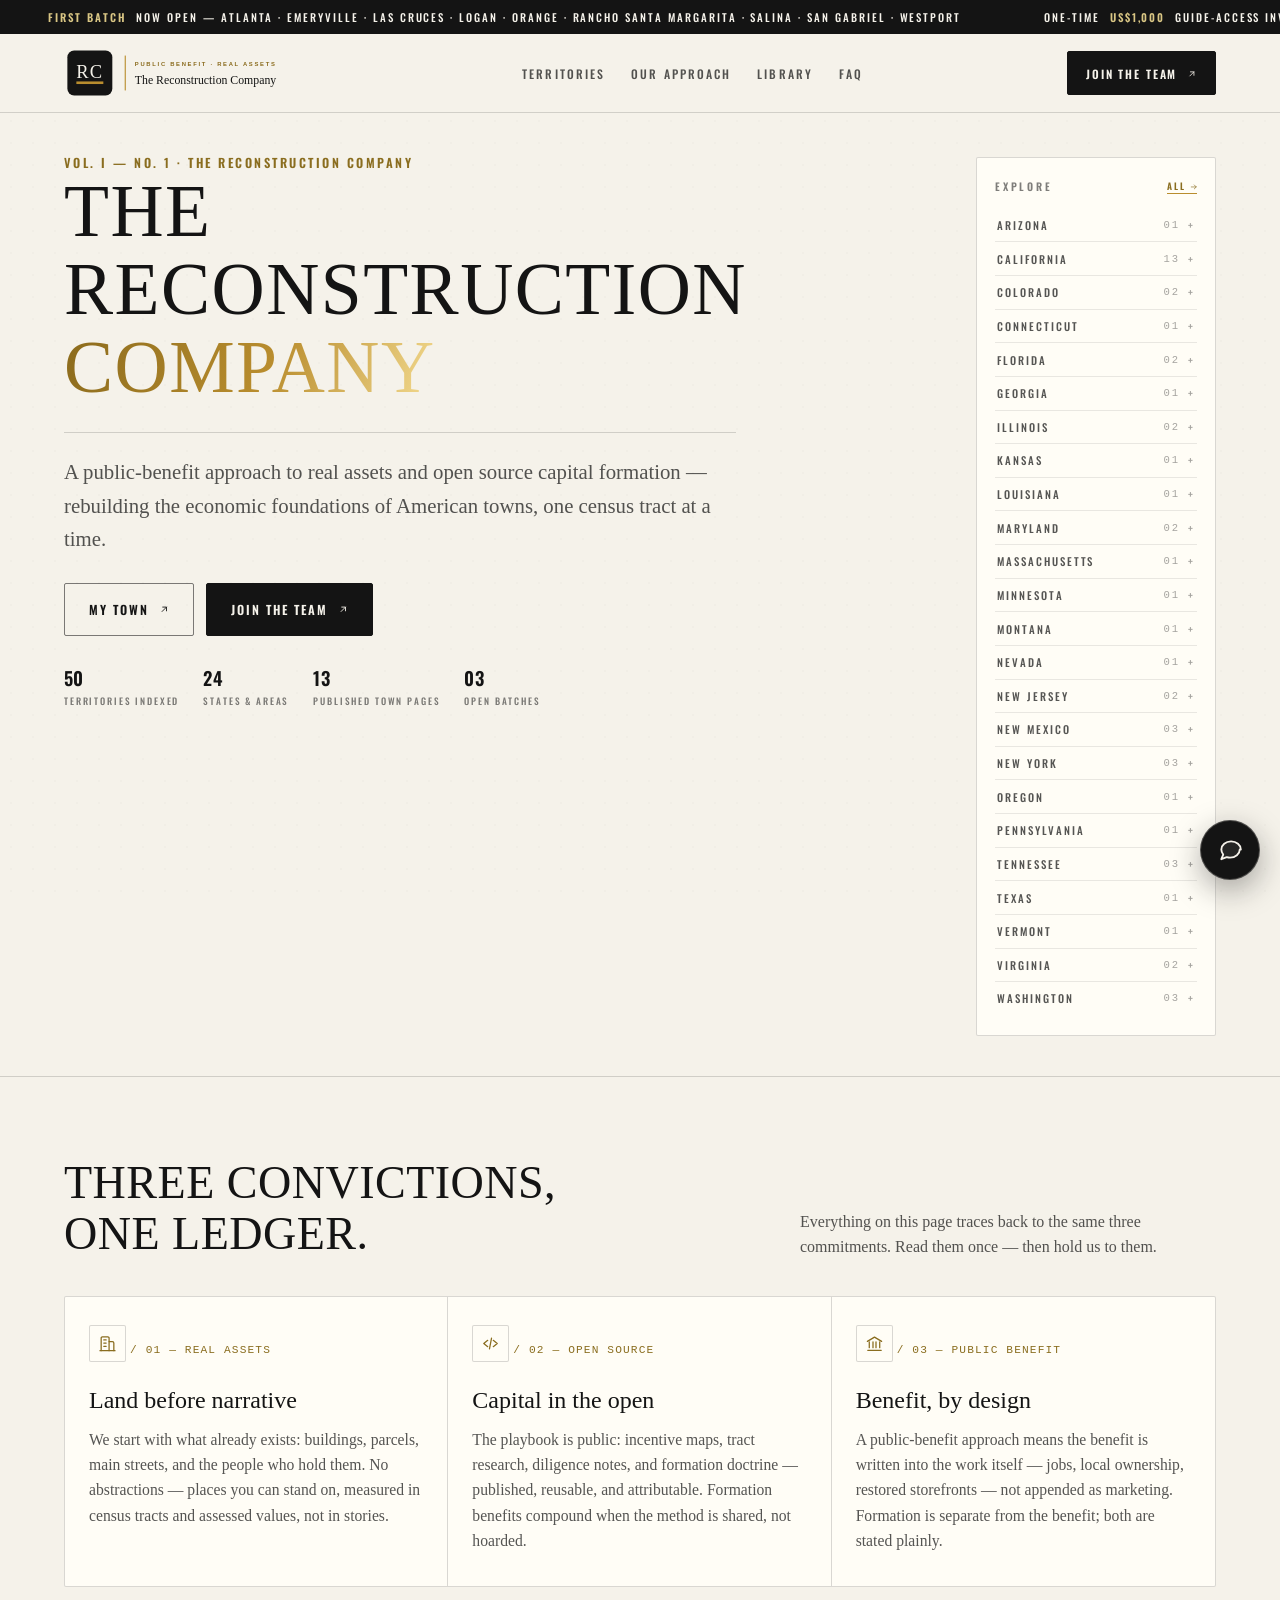
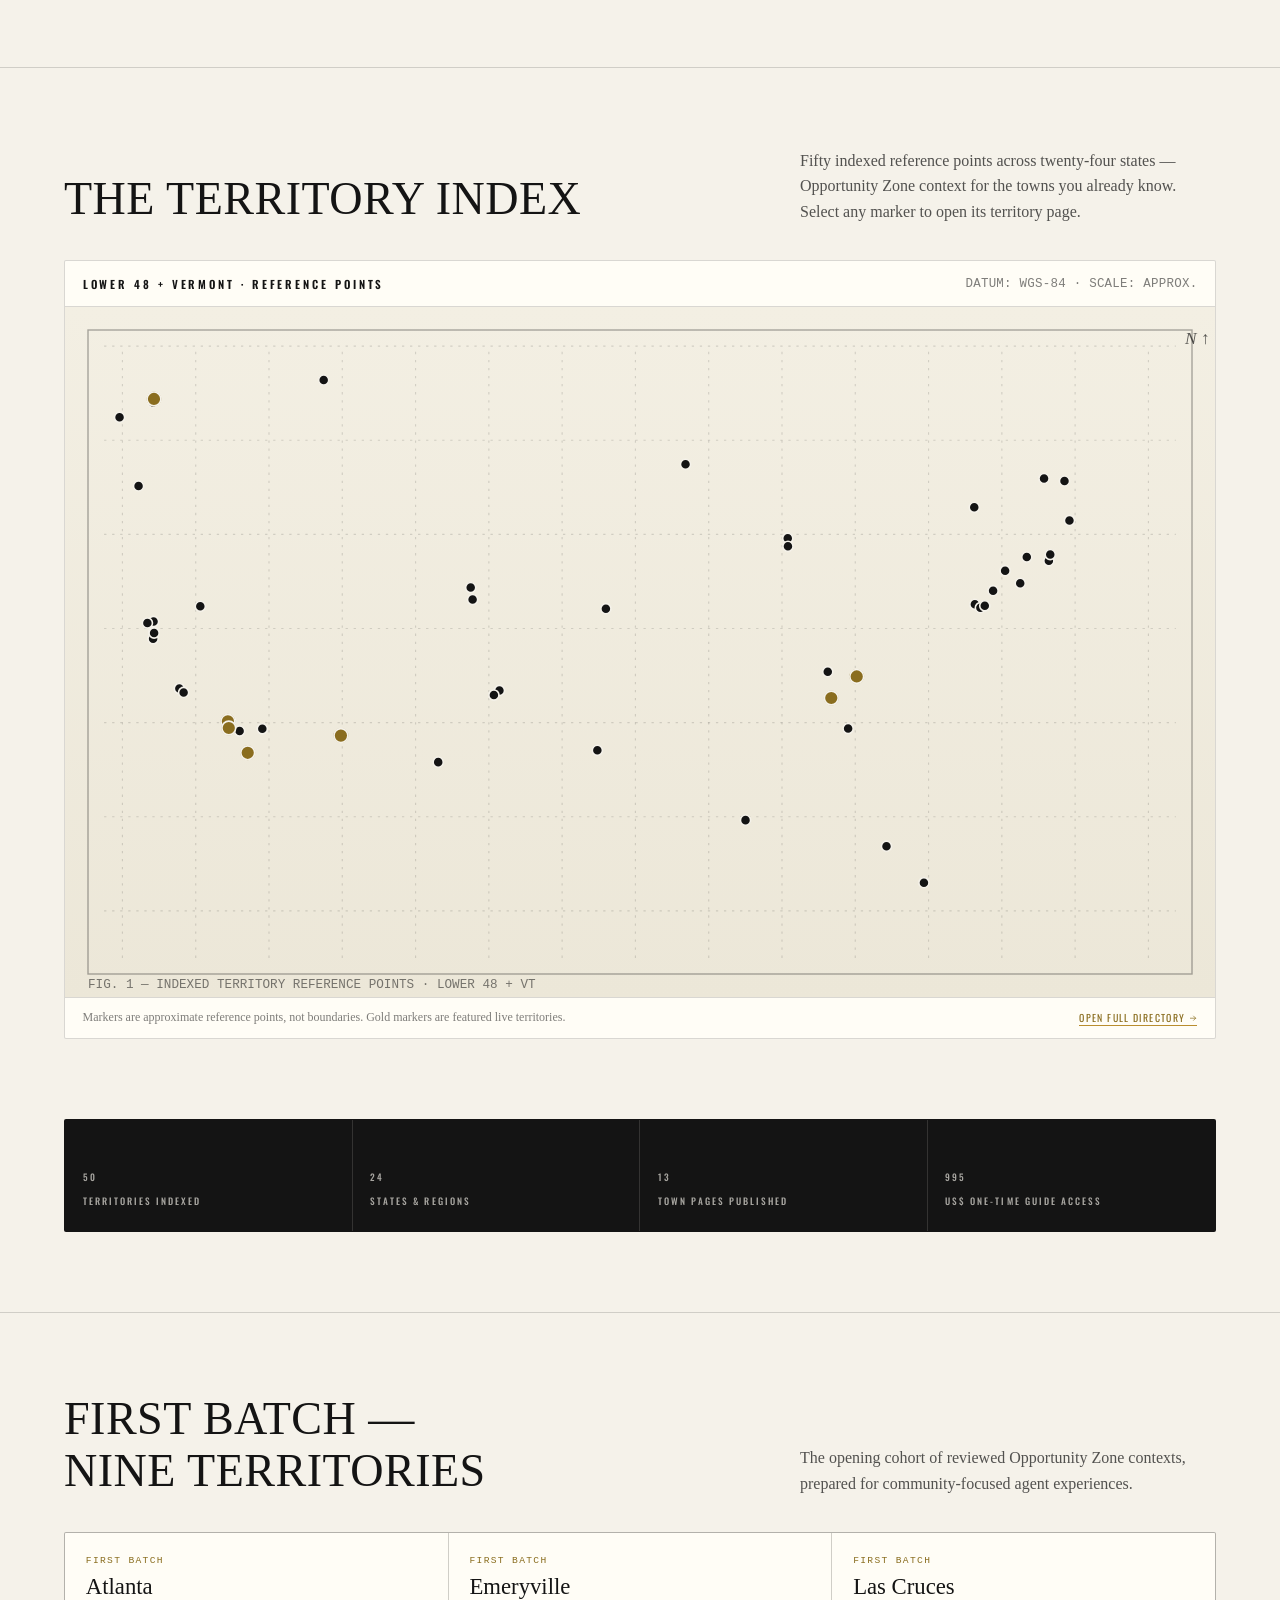
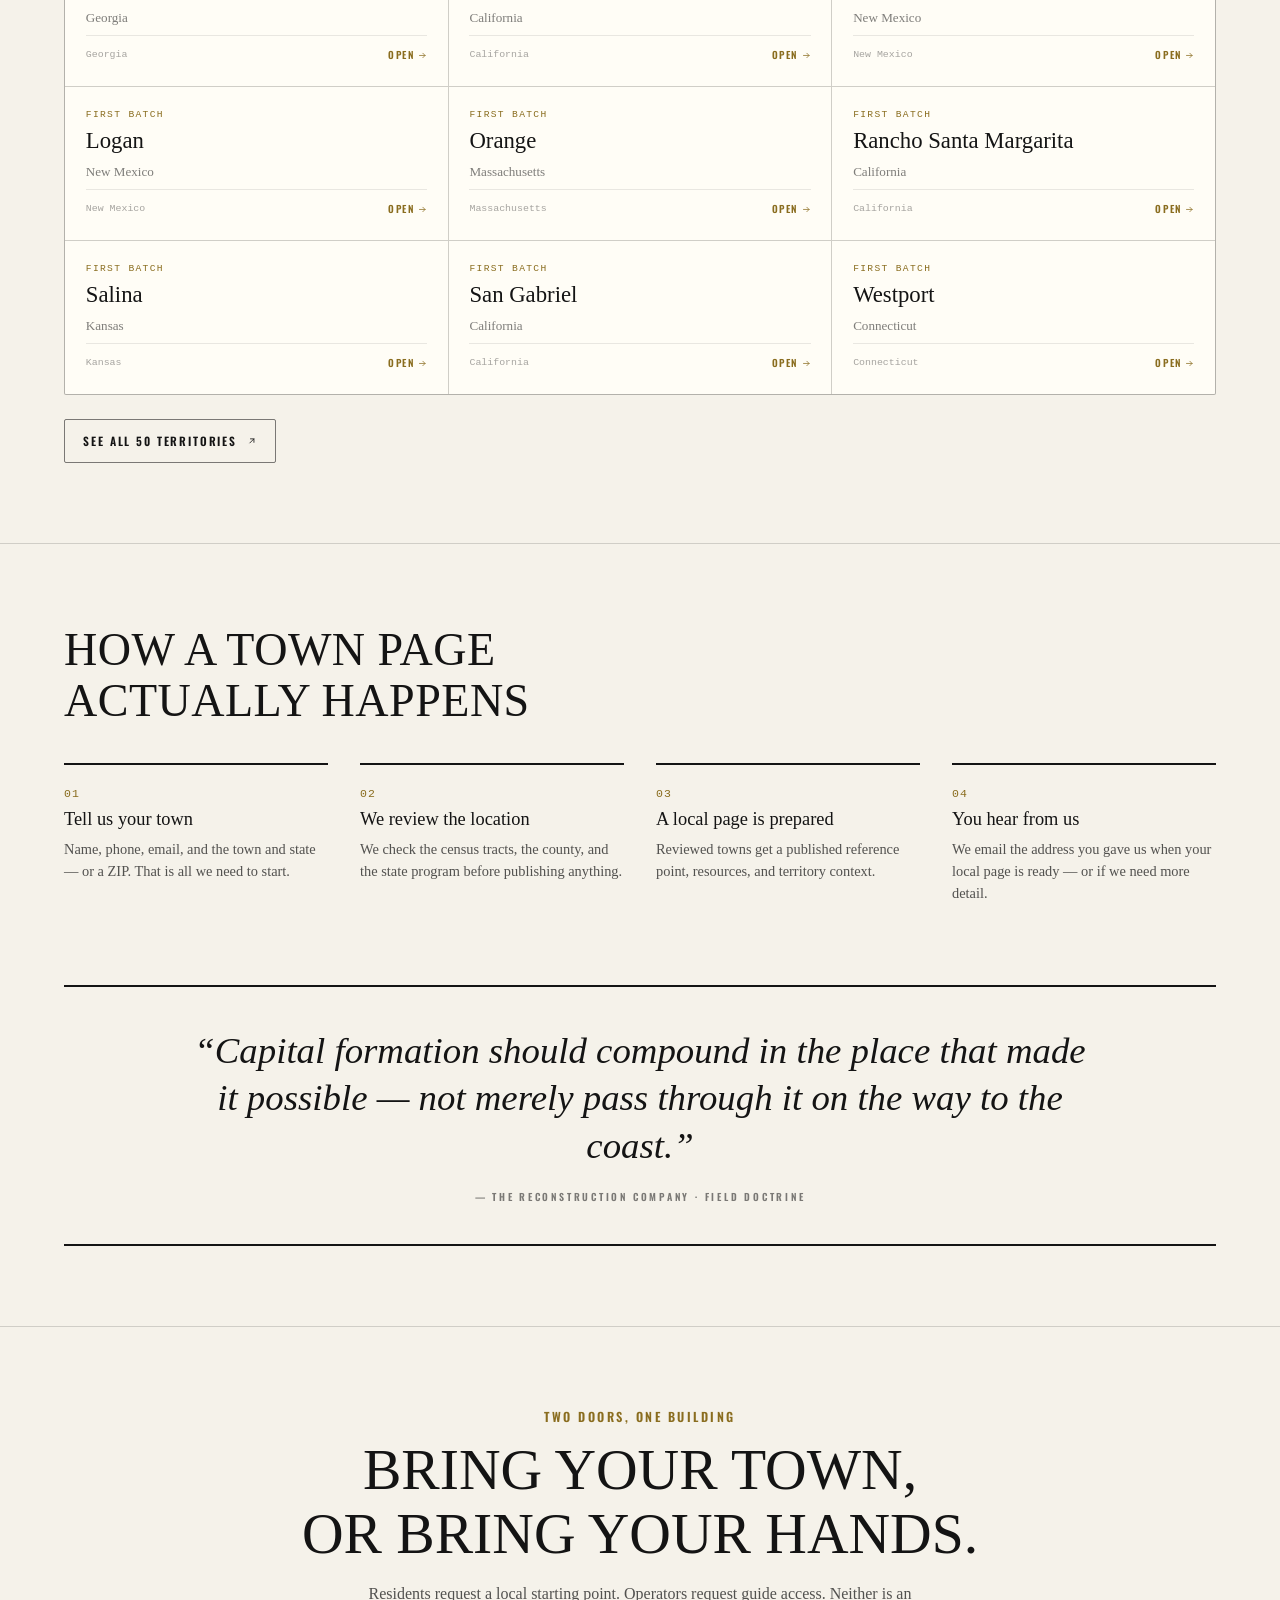
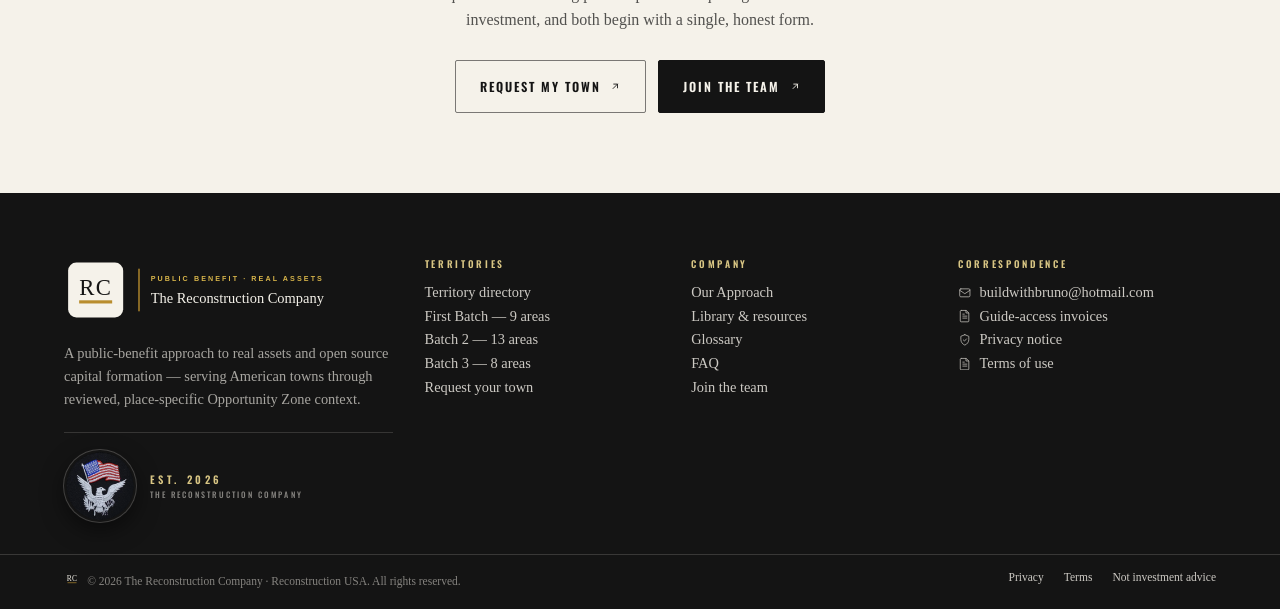
==== commit 204c3a47: "Add eagle-and-flag colophon patch to every site footer Circular black embroidered roundel (US flag +" ====
--- a/index.html
+++ b/index.html
@@ -223,6 +223,10 @@
     <div>
       <img class="colophon__logo" src="assets/img/logo-reversed.svg" alt="The Reconstruction Company — Public Benefit, Real Assets" width="297" height="63">
       <p class="mission">A public-benefit approach to real assets and open source capital formation — serving American towns through reviewed, place-specific Opportunity Zone context.</p>
+      <div class="colophon__patch">
+        <img src="assets/img/eagle-flag-patch.webp" alt="Embroidered patch: United States flag and white eagle on a black roundel" width="76" height="76" loading="lazy" decoding="async">
+        <span class="colophon__patch-tag"><b>EST. 2026</b><small>THE RECONSTRUCTION COMPANY</small></span>
+      </div>
     </div>
     <div>
       <h4>Territories</h4>
--- a/assets/css/site.css
+++ b/assets/css/site.css
@@ -548,3 +548,12 @@
   .hero h1 .thin,.btn--solid::after,.rc-announce,.rc-chat__fab,.rc-chat__badge--pop,.form-success svg circle,.form-success svg path,.captcha.is-ok .captcha__ok,.thesis article,.tcard,.resrc a,.resrc a::before{animation:none!important;transition:none!important}
   .hero h1 .thin{color:var(--ochre-deep);background:none;-webkit-background-clip:border-box;background-clip:border-box}
 }
+
+/* colophon flag patch */
+.colophon__patch{display:flex;align-items:center;gap:.85rem;margin-top:1.3rem;padding-top:1.1rem;border-top:1px solid rgba(245,242,234,.15);max-width:24rem}
+.colophon__patch img{width:72px;height:72px;border-radius:50%;flex:0 0 auto;box-shadow:0 0 0 1px rgba(245,242,234,.22),0 8px 22px rgba(0,0,0,.5);transition:transform .45s var(--ease),box-shadow .45s var(--ease)}
+.colophon__patch img:hover{transform:scale(1.07) rotate(-2deg);box-shadow:0 0 0 1px rgba(245,242,234,.3),0 10px 26px rgba(0,0,0,.55),0 0 22px rgba(185,141,46,.25)}
+.colophon__patch-tag{display:flex;flex-direction:column;gap:.34rem;line-height:1}
+.colophon__patch-tag b{font-family:var(--sans);font-weight:600;font-size:.66rem;letter-spacing:.34em;color:var(--ochre-soft);text-transform:uppercase}
+.colophon__patch-tag small{font-family:var(--sans);font-weight:500;font-size:.5rem;letter-spacing:.26em;color:rgba(245,242,234,.5);text-transform:uppercase}
+@media (prefers-reduced-motion:reduce){.colophon__patch img{transition:none!important}}
